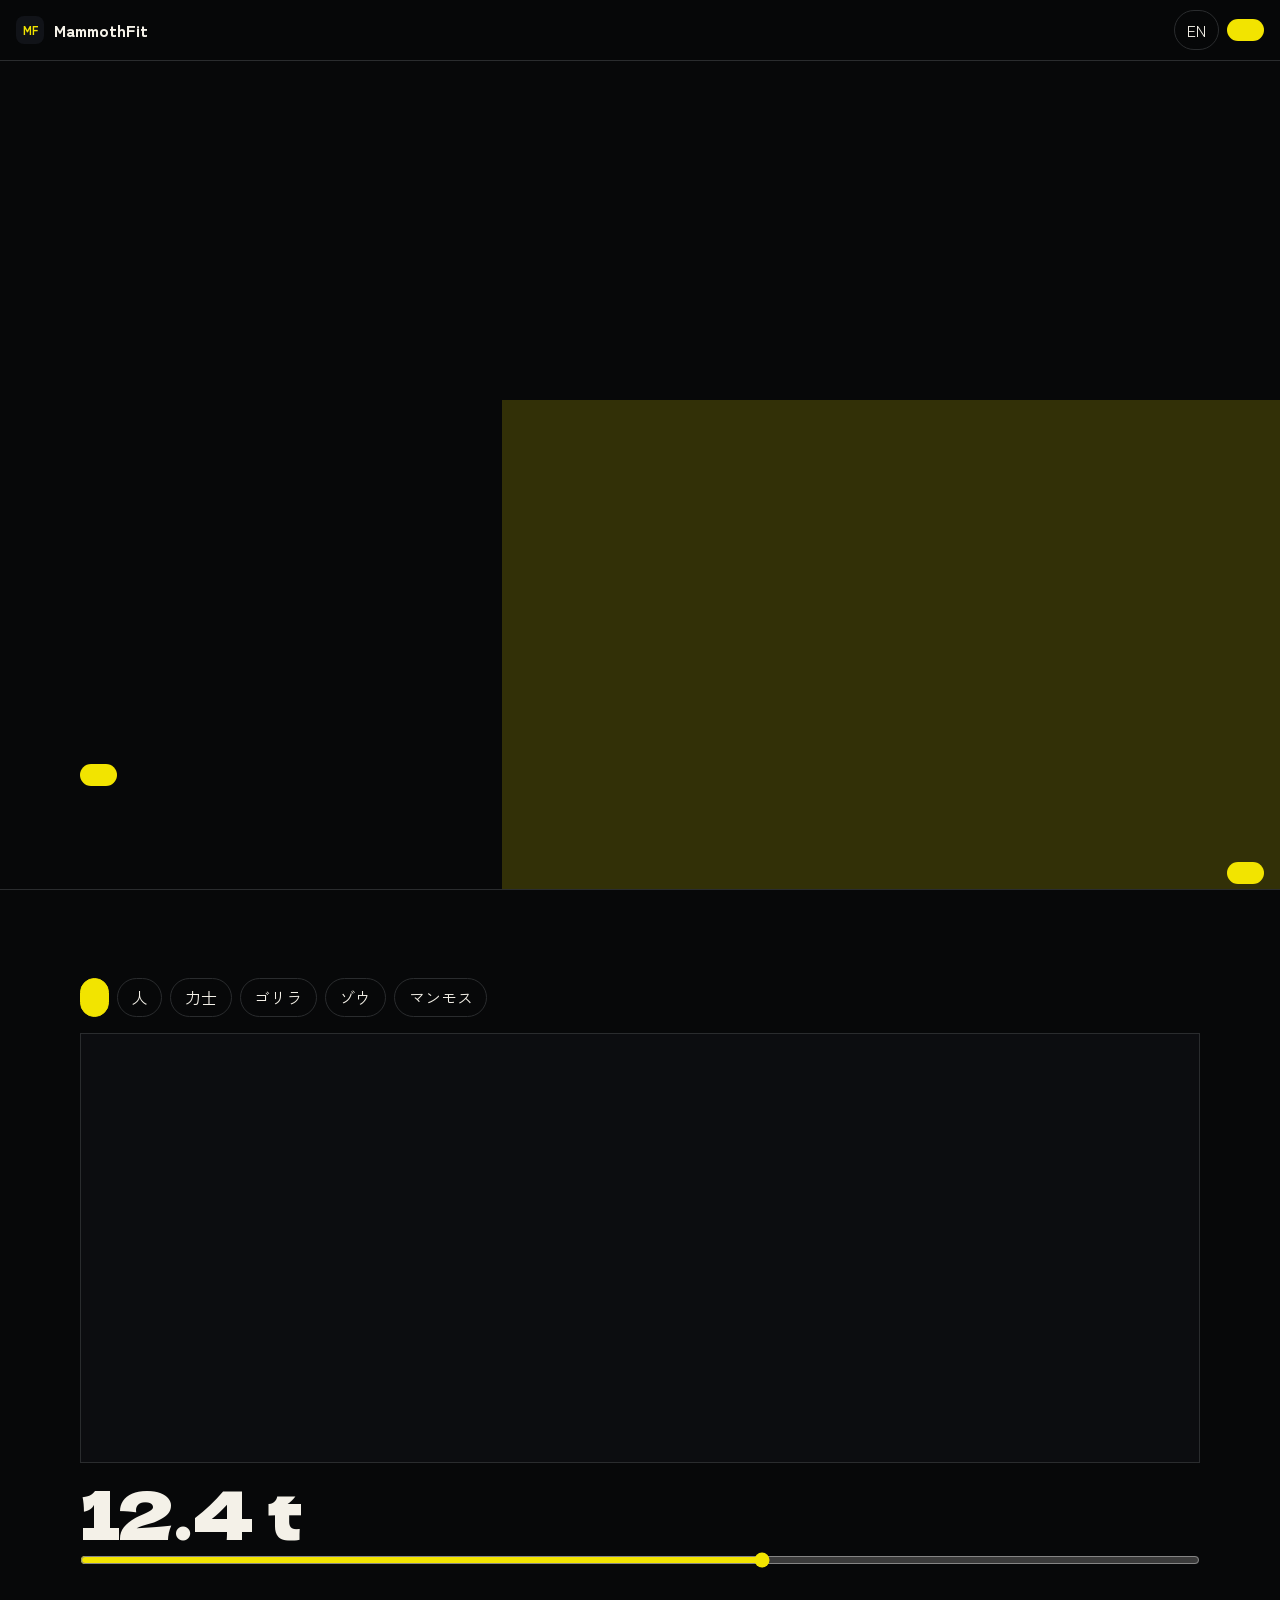
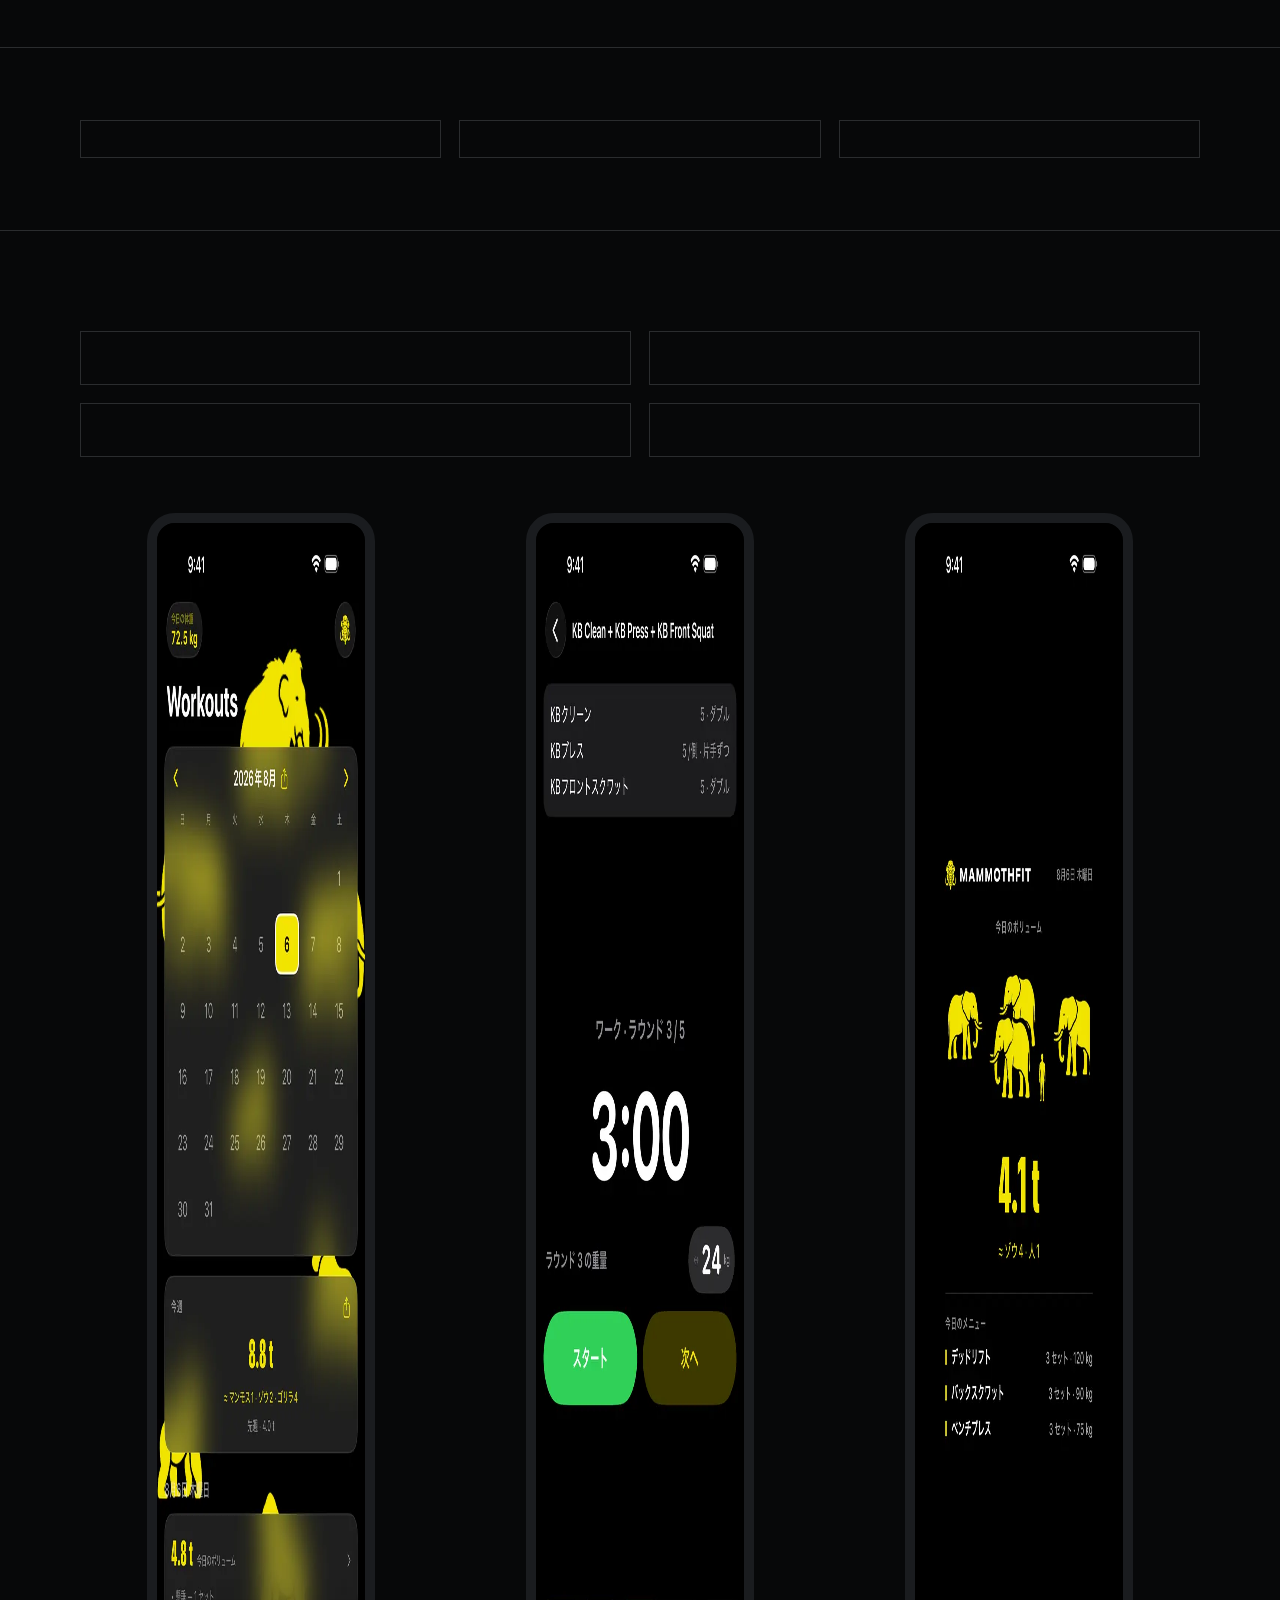
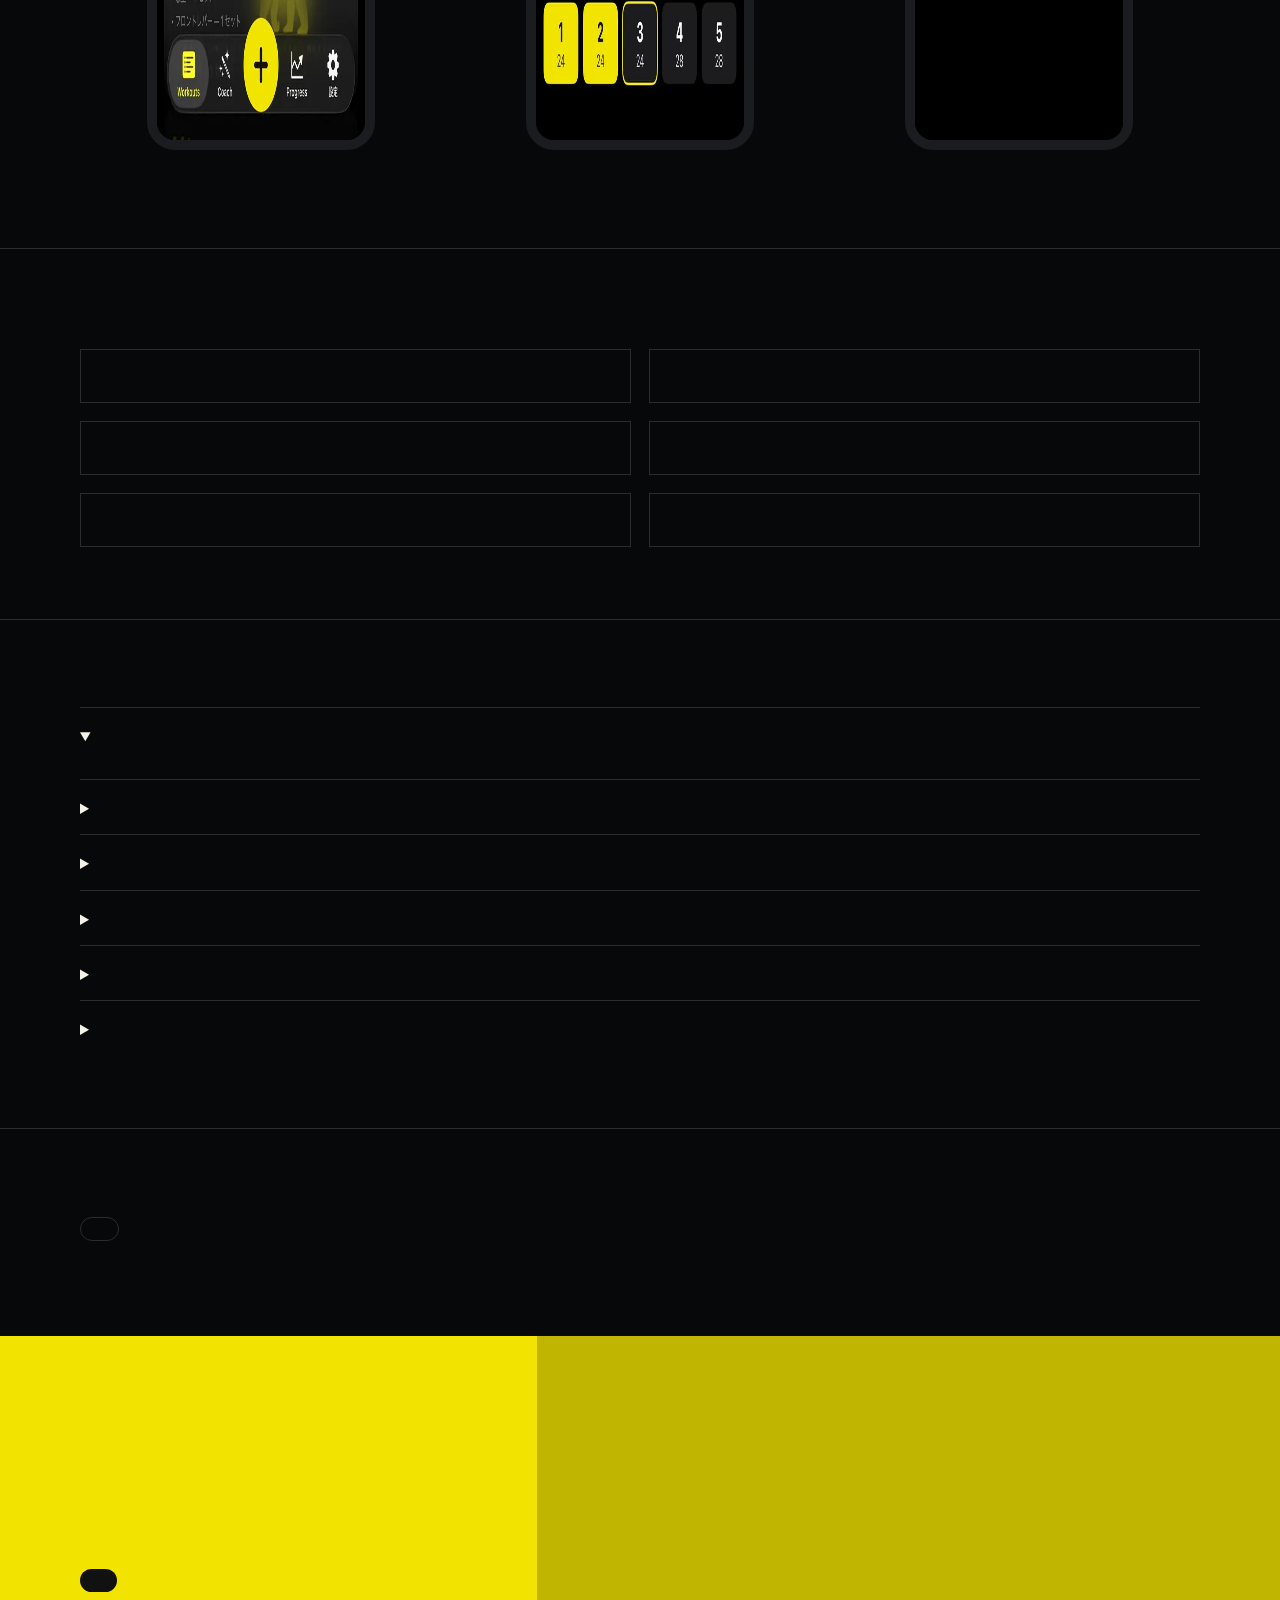
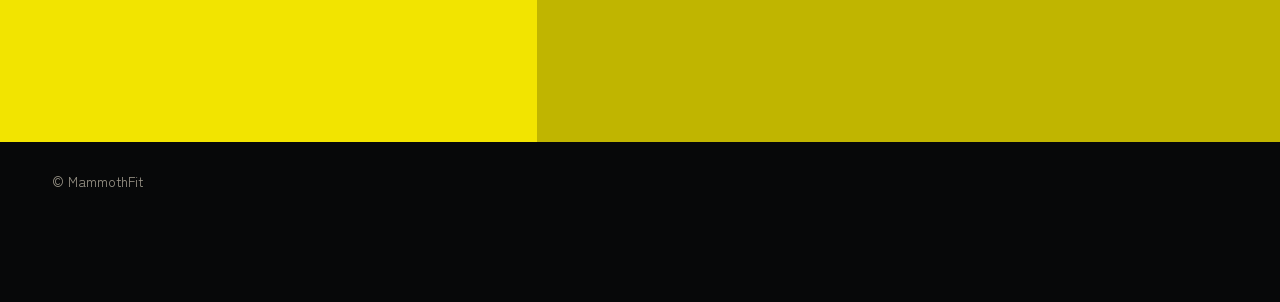
==== go/index.html @ 2813f54a "Replace /go landing HTML and CSS" ====
<!DOCTYPE html>
<html lang="ja">
<head>
<meta charset="utf-8"/>
<meta name="viewport" content="width=device-width, initial-scale=1, viewport-fit=cover"/>
<title>MammothFit — 1キロが、群れになる</title>
<meta name="description" content="MammothFit: 挙げた重さの合計が動物の群れになる筋トレ記録アプリ。広告なし、アカウント不要。App Storeで入手。"/>
<meta name="theme-color" content="#070809"/>
<meta name="apple-itunes-app" content="app-id=6787899611"/>
<link rel="canonical" href="https://yugo331kendo-cyber.github.io/mammothfit-support/go/"/>
<meta property="og:title" content="MammothFit — 1キロが、群れになる"/>
<meta property="og:description" content="挙げた重さの合計が、そのまま群れになる筋トレ記録アプリ。"/>
<meta property="og:image" content="https://yugo331kendo-cyber.github.io/mammothfit-support/go/shots/ja_06_sharecard.webp"/>
<link rel="icon" type="image/svg+xml" href="favicon.svg"/>
<link rel="preconnect" href="https://fonts.googleapis.com"/>
<link rel="preconnect" href="https://fonts.gstatic.com" crossorigin/>
<link href="https://fonts.googleapis.com/css2?family=Dela+Gothic+One&family=Zen+Kaku+Gothic+New:wght@400;700;900&display=swap" rel="stylesheet"/>
<link rel="stylesheet" href="go.css"/>
<link rel="stylesheet" href="m-person.css"/>
<link rel="stylesheet" href="m-sumo.css"/>
<link rel="stylesheet" href="m-gorilla.css"/>
<link rel="stylesheet" href="m-elephant.css"/>
<link rel="stylesheet" href="m-mammoth.css"/>
</head>
<body>
<header>
<a class="brand" href="#top"><span class="mark">MF</span> MammothFit</a>
<nav>
<a href="#herd" data-t="navHerd"></a>
<a href="#how" data-t="navHow"></a>
<a href="#why" data-t="navWhy"></a>
<a href="#qa" data-t="navQa"></a>
</nav>
<div style="display:flex;gap:8px;align-items:center">
<button class="lang" id="langBtn" type="button">EN</button>
<a class="btn store" data-t="get"></a>
</div>
</header>
<section class="hero" id="top">
<div class="hero-mark" aria-hidden="true"></div>
<div class="wrap">
<div class="kicker" data-t="kicker"></div>
<h1><span data-t="h1a"></span><br><span data-t="h1b"></span></h1>
<p class="lead" data-t="lead"></p>
<p><a class="btn store" data-t="get"></a></p>
<p class="meta" data-t="meta"></p>
</div>
</section>
<section class="section" id="herd">
<div class="wrap">
<div class="kicker" data-t="navHerd"></div>
<h2 data-t="h1b"></h2>
<div class="chips">
<button class="chip on" data-mode="mix" data-t="mix"></button>
<button class="chip" data-mode="person">人</button>
<button class="chip" data-mode="sumo">力士</button>
<button class="chip" data-mode="gorilla">ゴリラ</button>
<button class="chip" data-mode="elephant">ゾウ</button>
<button class="chip" data-mode="mammoth">マンモス</button>
</div>
<p class="dim" id="packHint" hidden data-t="packHint"></p>
<div class="herd-stage" id="stage"></div>
<div class="row" style="margin-top:14px">
<div class="vol" id="volNum">12.4 t</div>
<div class="dim" id="volSub"></div>
</div>
<input id="vol" type="range" min="500" max="20000" step="100" value="12400"/>
</div>
</section>
<section class="section"><div class="wrap grid g3"><div class="card" data-t="proof1"></div><div class="card" data-t="proof2"></div><div class="card" data-t="proof3"></div></div></section>
<section class="section" id="how">
<div class="wrap">
<div class="kicker" data-t="howK"></div>
<h2 data-t="howT"></h2>
<p class="lead dim" data-t="howL"></p>
<div class="grid g2" style="margin-top:28px">
<div class="card"><strong data-t="how1t"></strong><p data-t="how1"></p></div>
<div class="card"><strong data-t="how2t"></strong><p data-t="how2"></p></div>
<div class="card"><strong data-t="how3t"></strong><p data-t="how3"></p></div>
<div class="card"><strong data-t="how4t"></strong><p data-t="how4"></p></div>
</div>
<div class="grid g3" style="margin-top:40px">
<figure><div class="phone"><img src="shots/ja_01_home.webp" alt="" width="560" height="1217" id="s1"/></div><figcaption data-t="ph1"></figcaption></figure>
<figure><div class="phone"><img src="shots/ja_04_circuit.webp" alt="" width="560" height="1217" id="s2"/></div><figcaption data-t="ph2"></figcaption></figure>
<figure><div class="phone"><img src="shots/ja_06_sharecard.webp" alt="" width="560" height="1217" id="s3"/></div><figcaption data-t="ph3"></figcaption></figure>
</div></div></section>
<section class="section" id="why">
<div class="wrap">
<div class="kicker" data-t="whyK"></div>
<h2 data-t="whyT"></h2>
<p class="lead dim" data-t="whyL"></p>
<div class="grid g2" style="margin-top:28px">
<div class="card"><strong data-t="w1t"></strong><p data-t="w1"></p></div>
<div class="card"><strong data-t="w2t"></strong><p data-t="w2"></p></div>
<div class="card"><strong data-t="w3t"></strong><p data-t="w3"></p></div>
<div class="card"><strong data-t="w4t"></strong><p data-t="w4"></p></div>
<div class="card"><strong data-t="w5t"></strong><p data-t="w5"></p></div>
<div class="card"><strong data-t="w6t"></strong><p data-t="w6"></p></div>
</div></div></section>
<section class="section" id="qa">
<div class="wrap">
<div class="kicker" data-t="qaK"></div>
<h2 data-t="qaT"></h2>
<details open><summary data-t="q1"></summary><p data-t="a1"></p></details>
<details><summary data-t="q2"></summary><p data-t="a2"></p></details>
<details><summary data-t="q3"></summary><p data-t="a3"></p></details>
<details><summary data-t="q4"></summary><p data-t="a4"></p></details>
<details><summary data-t="q5"></summary><p data-t="a5"></p></details>
<details><summary data-t="q6"></summary><p data-t="a6"></p></details>
</div></section>
<section class="section" id="maker">
<div class="wrap">
<div class="kicker" data-t="makerK"></div>
<h2 data-t="makerT"></h2>
<p class="lead" data-t="makerL"></p>
<p><a class="btn ghost" href="https://www.instagram.com/yugo.mammothfit/" data-t="igC"></a></p>
</div></section>
<section class="endline-band">
<div class="end-mark" aria-hidden="true"></div>
<div class="wrap">
<p class="endline"><span data-t="endA"></span><br><span data-t="endB"></span></p>
<p style="margin-top:28px;position:relative;z-index:1"><a class="btn store" style="background:#111;color:#F2E400" data-t="get"></a></p>
</div></section>
<footer>
<a href="https://yugo331kendo-cyber.github.io/mammothfit-support/" data-t="support"></a>
<a href="https://yugo331kendo-cyber.github.io/mammothfit-support/privacy/" data-t="privacy"></a>
<span>© MammothFit</span>
</footer>
<a class="btn sticky store" data-t="get"></a>
<div class="iab" id="iab">
<div class="iab-box">
<h3 data-t="rescueT"></h3>
<ol><li data-t="rescue1"></li><li data-t="rescue2"></li><li data-t="rescue3"></li></ol>
<p><button class="btn" id="copyLink" type="button" data-t="rescueCopy"></button></p>
<p><button class="btn ghost" id="iabClose" type="button">OK</button></p>
</div></div>
<script src="go.js"></script>
</body></html>
---- go/go.css ----
:root{--void:#070809;--fg:#f4f1e8;--dim:#9a9588;--line:#2a2c2e;--lemon:#F2E400;--ink:#111318;--font:"Zen Kaku Gothic New",system-ui,sans-serif;--display:"Dela Gothic One","Zen Kaku Gothic New",sans-serif}*{box-sizing:border-box}html,body{margin:0;background:var(--void);color:var(--fg);font-family:var(--font);line-height:1.65}html{scroll-behavior:smooth}img{max-width:100%;display:block}a{color:inherit}button,input{font:inherit}.wrap{width:min(1120px,calc(100% - 40px));margin-inline:auto}.kicker{font-size:.72rem;letter-spacing:.28em;text-transform:uppercase;color:var(--lemon);font-weight:700}h1,h2,.endline{font-family:var(--display);font-weight:400;letter-spacing:-.03em;line-height:1.15;word-break:keep-all;line-break:strict}h1{font-size:clamp(2.4rem,8vw,5.8rem);margin:.15em 0 .25em}h2{font-size:clamp(1.55rem,4.4vw,2.8rem);margin:.15em 0 .35em}.lead,.body,figcaption,summary,p,li{word-break:keep-all;line-break:strict}.dim{color:var(--dim)}header{position:sticky;top:0;z-index:40;display:flex;align-items:center;justify-content:space-between;gap:12px;padding:10px 16px;background:rgba(7,8,9,.9);backdrop-filter:blur(12px);border-bottom:1px solid var(--line)}.brand{display:flex;align-items:center;gap:10px;font-weight:800;text-decoration:none}.mark{width:28px;height:28px;border-radius:8px;background:var(--ink);color:var(--lemon);display:grid;place-items:center;font-size:11px}nav{display:none;gap:16px;font-size:.82rem;color:var(--dim)}@media(min-width:800px){nav{display:flex}}nav a{text-decoration:none}.btn{display:inline-flex;align-items:center;justify-content:center;background:var(--lemon);color:#111;font-weight:800;padding:.7rem 1.15rem;border-radius:999px;text-decoration:none;border:0;cursor:pointer}.btn.ghost{background:transparent;color:var(--fg);border:1px solid var(--line)}.lang{background:transparent;color:var(--fg);border:1px solid var(--line);border-radius:999px;padding:.35rem .75rem;cursor:pointer}.hero{position:relative;min-height:92vh;display:grid;align-items:end;overflow:hidden;padding:96px 0 80px}.hero-mark{position:absolute;right:-8%;bottom:-18%;width:min(92vw,880px);aspect-ratio:1.38;background:var(--lemon);opacity:.18;pointer-events:none;-webkit-mask-size:contain;mask-size:contain;-webkit-mask-repeat:no-repeat;mask-repeat:no-repeat;animation:drift 18s ease-in-out infinite alternate}@keyframes drift{from{transform:scale(1.05)}to{transform:scale(1.14) translate(-3%,2%)}}.meta{margin-top:1rem;color:var(--dim)}.sticky{position:fixed;right:16px;bottom:16px;z-index:50}.section{border-top:1px solid var(--line);padding:72px 0}.herd-stage{position:relative;height:min(58vw,430px);min-height:250px;background:#0c0d10;border:1px solid var(--line);overflow:hidden}.beast{position:absolute;background:var(--lemon);-webkit-mask-size:contain;mask-size:contain;-webkit-mask-repeat:no-repeat;mask-repeat:no-repeat;-webkit-mask-position:bottom;mask-position:bottom}.flip{transform:scaleX(-1)}.chips{display:flex;flex-wrap:wrap;gap:8px;margin:16px 0}.chip{background:transparent;color:var(--fg);border:1px solid var(--line);border-radius:999px;padding:.35rem .85rem;cursor:pointer}.chip.on{background:var(--lemon);color:#111;border-color:var(--lemon);font-weight:800}.row{display:flex;justify-content:space-between;align-items:baseline;gap:12px;flex-wrap:wrap}.vol{font-family:var(--display);font-size:clamp(2rem,6vw,4.2rem);line-height:1}input[type=range]{width:100%;accent-color:var(--lemon);margin:8px 0 4px}.grid{display:grid;gap:18px}@media(min-width:800px){.g2{grid-template-columns:1fr 1fr}.g3{grid-template-columns:repeat(3,1fr)}}.phone{width:228px;margin:0 auto;background:#111;border:10px solid #1a1c1f;border-radius:28px;overflow:hidden}figcaption{text-align:center;color:var(--dim);font-size:.78rem;margin-top:10px;font-weight:700}.card{border:1px solid var(--line);padding:18px}details{border-top:1px solid var(--line);padding:14px 0}summary{cursor:pointer;font-weight:800}.endline-band{background:var(--lemon);color:#111;padding:88px 20px 128px;position:relative;overflow:hidden}.endline{font-size:clamp(2rem,8vw,6.4rem);margin:0;position:relative;z-index:1;background-image:repeating-linear-gradient(180deg,#111 0 .46em,transparent .46em .52em,#111 .52em 1.08em);-webkit-background-clip:text;background-clip:text;-webkit-text-fill-color:transparent;filter:drop-shadow(0 0 16px rgba(17,19,24,.2))}.end-mark{position:absolute;right:-6%;bottom:-30%;width:min(90vw,820px);aspect-ratio:1.38;background:#111;opacity:.22;-webkit-mask-size:contain;mask-size:contain;mix-blend-mode:multiply;pointer-events:none}.iab{position:fixed;inset:0;background:rgba(0,0,0,.74);display:none;place-items:center;z-index:80;padding:20px}.iab.on{display:grid}.iab-box{background:#111;border:1px solid var(--line);padding:22px;max-width:420px;width:100%}footer{padding:28px 20px 110px;color:var(--dim);font-size:.85rem;display:flex;gap:16px;flex-wrap:wrap}
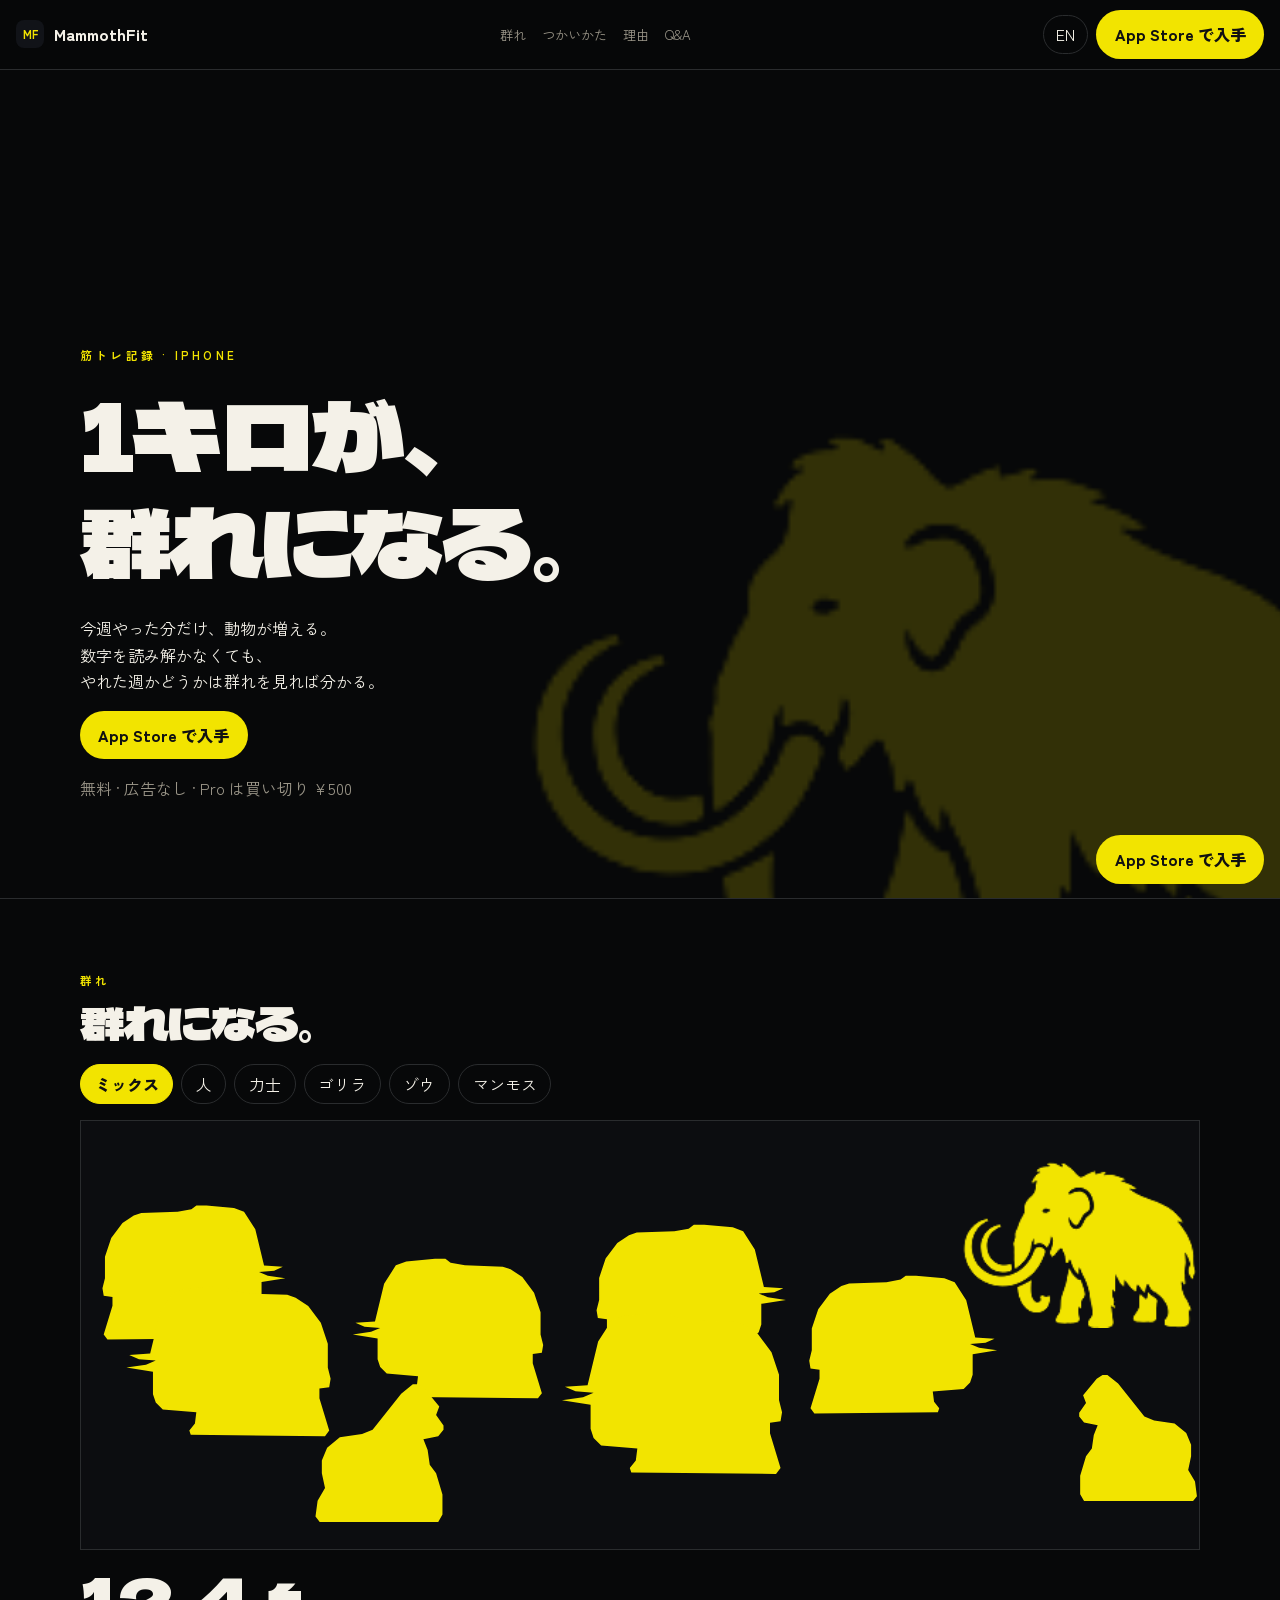
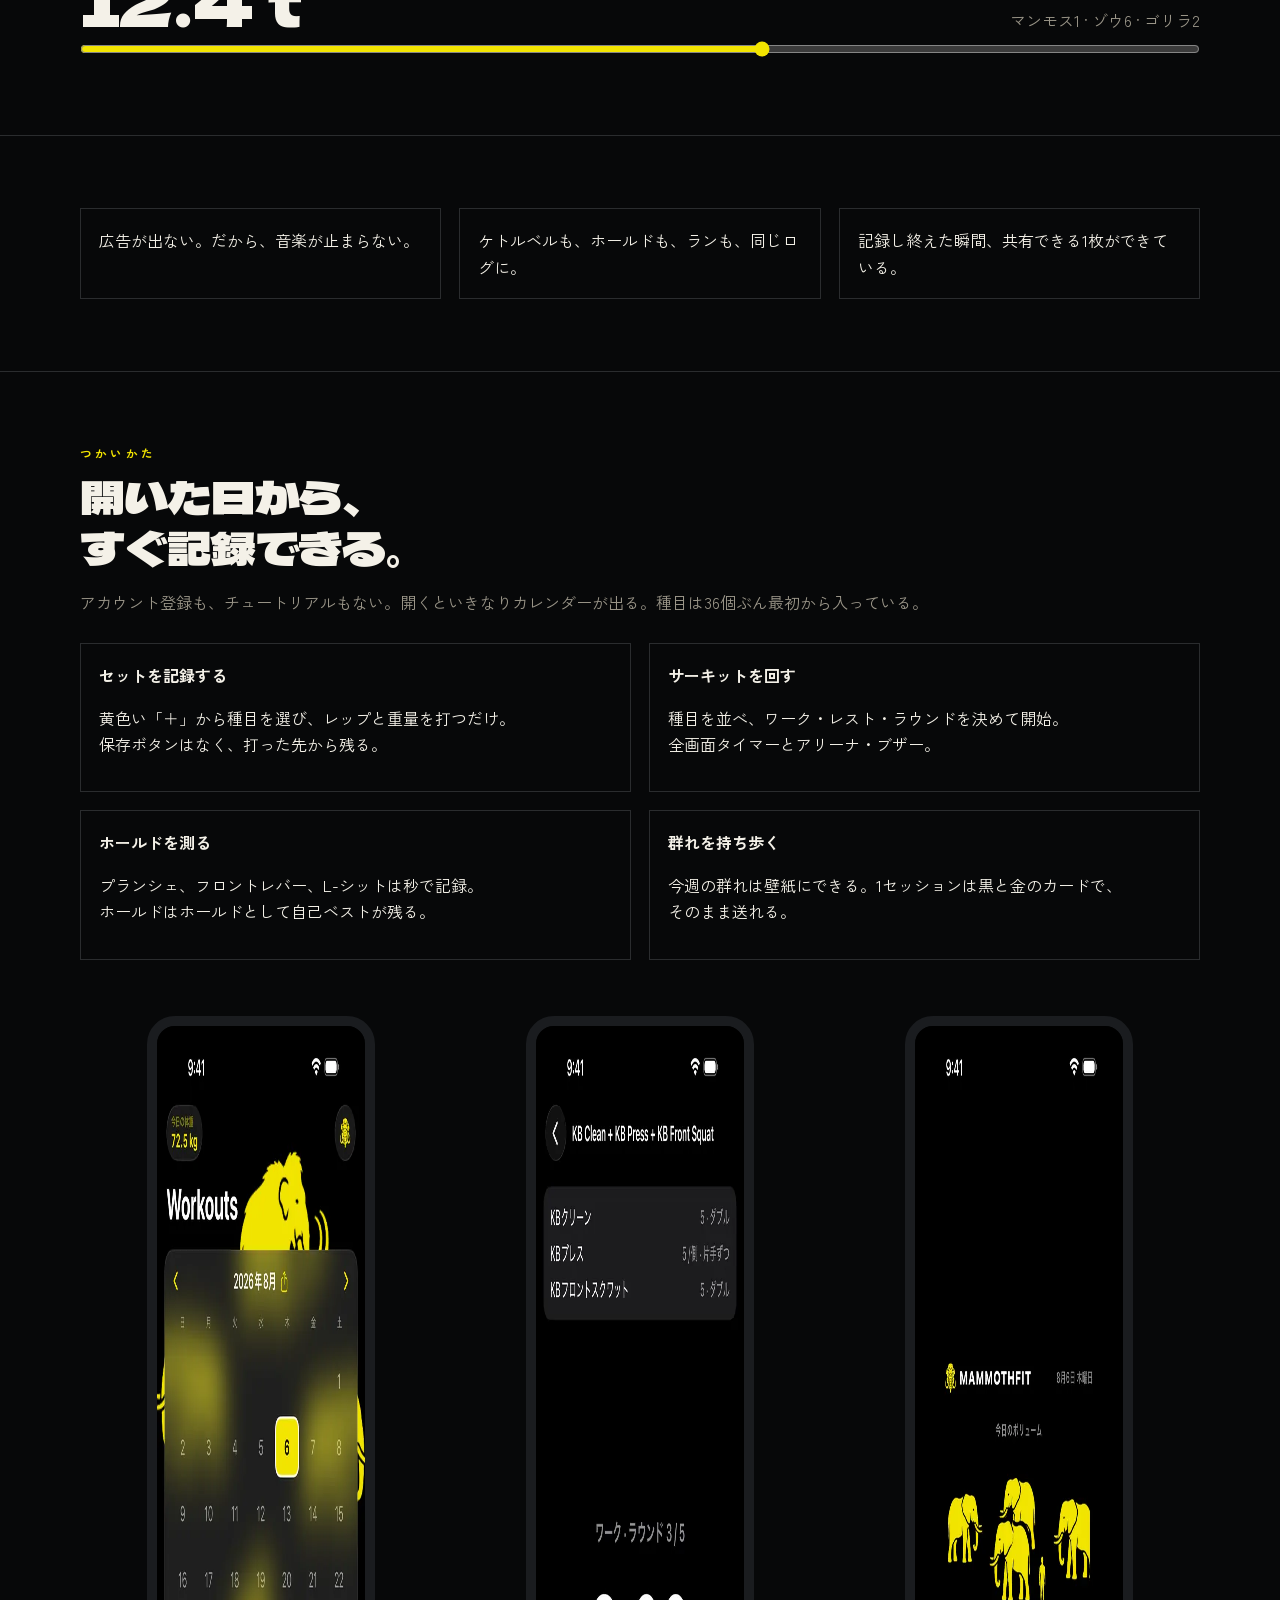
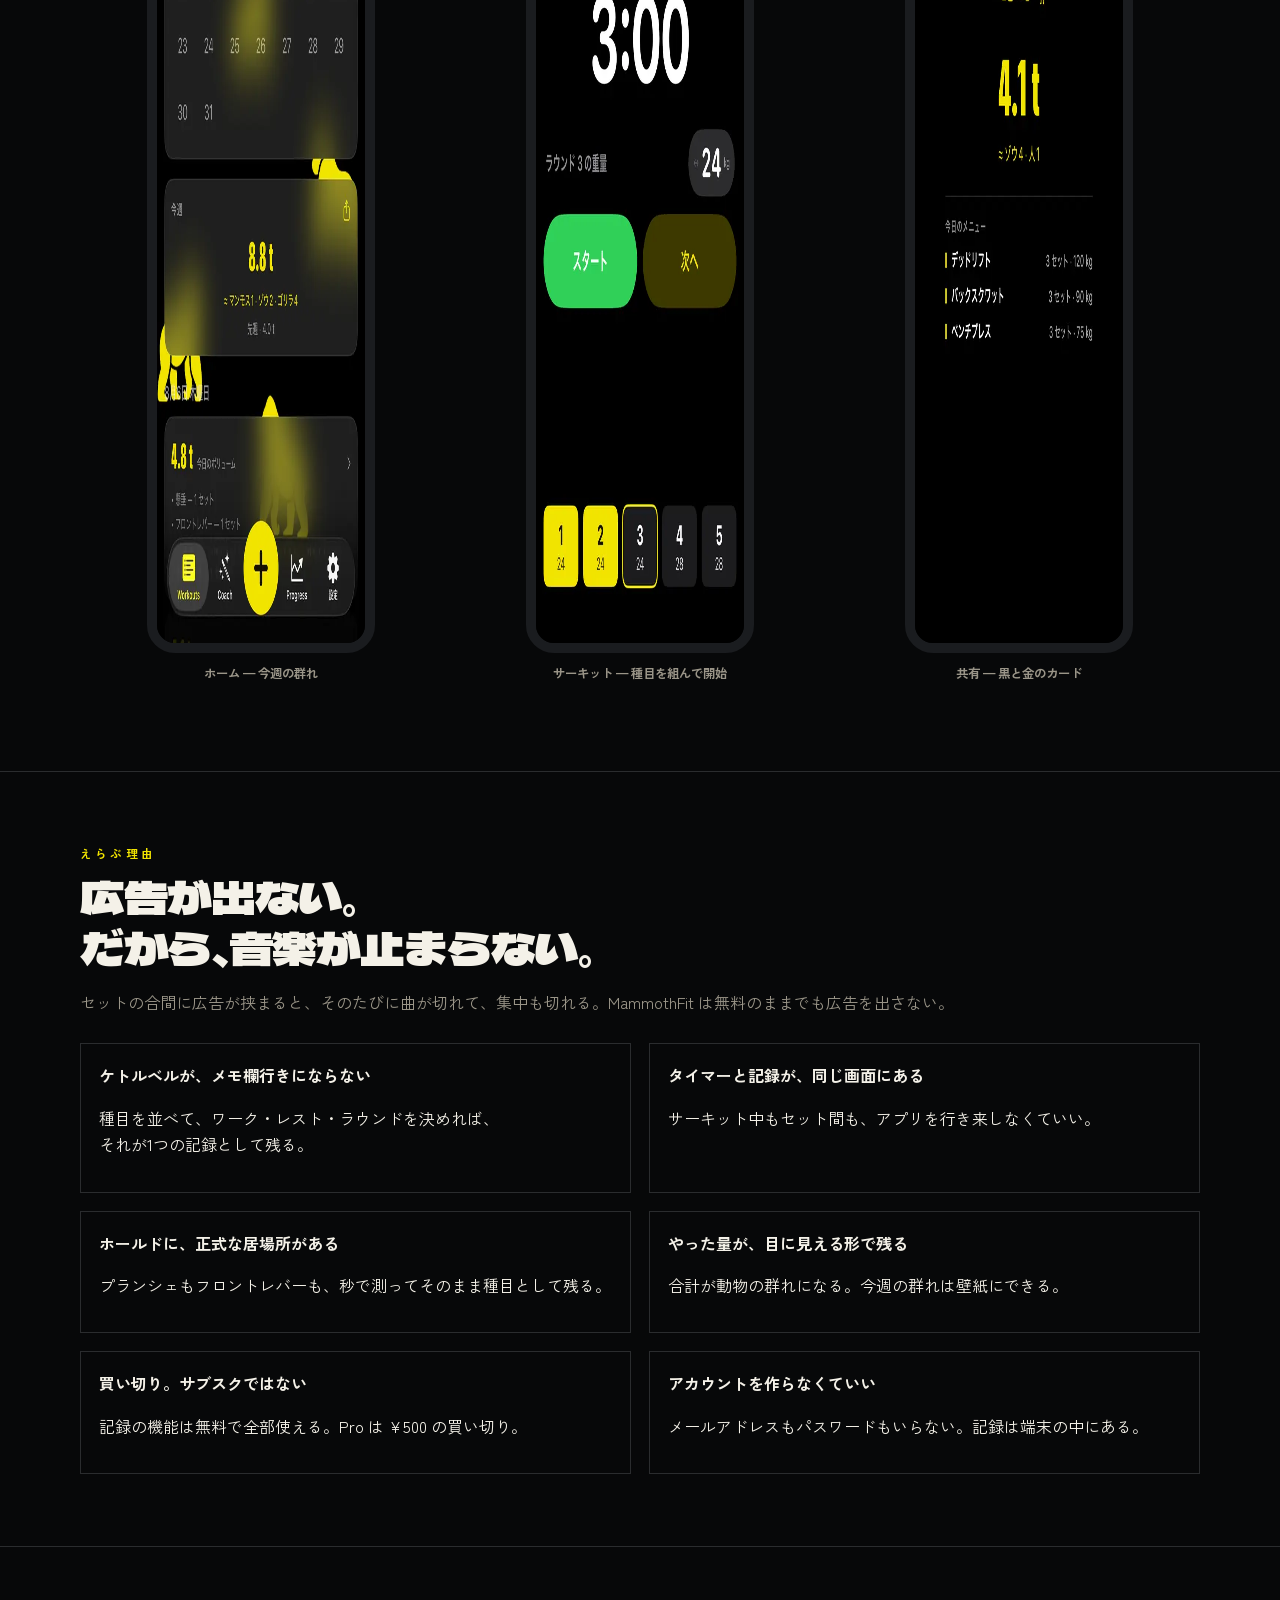
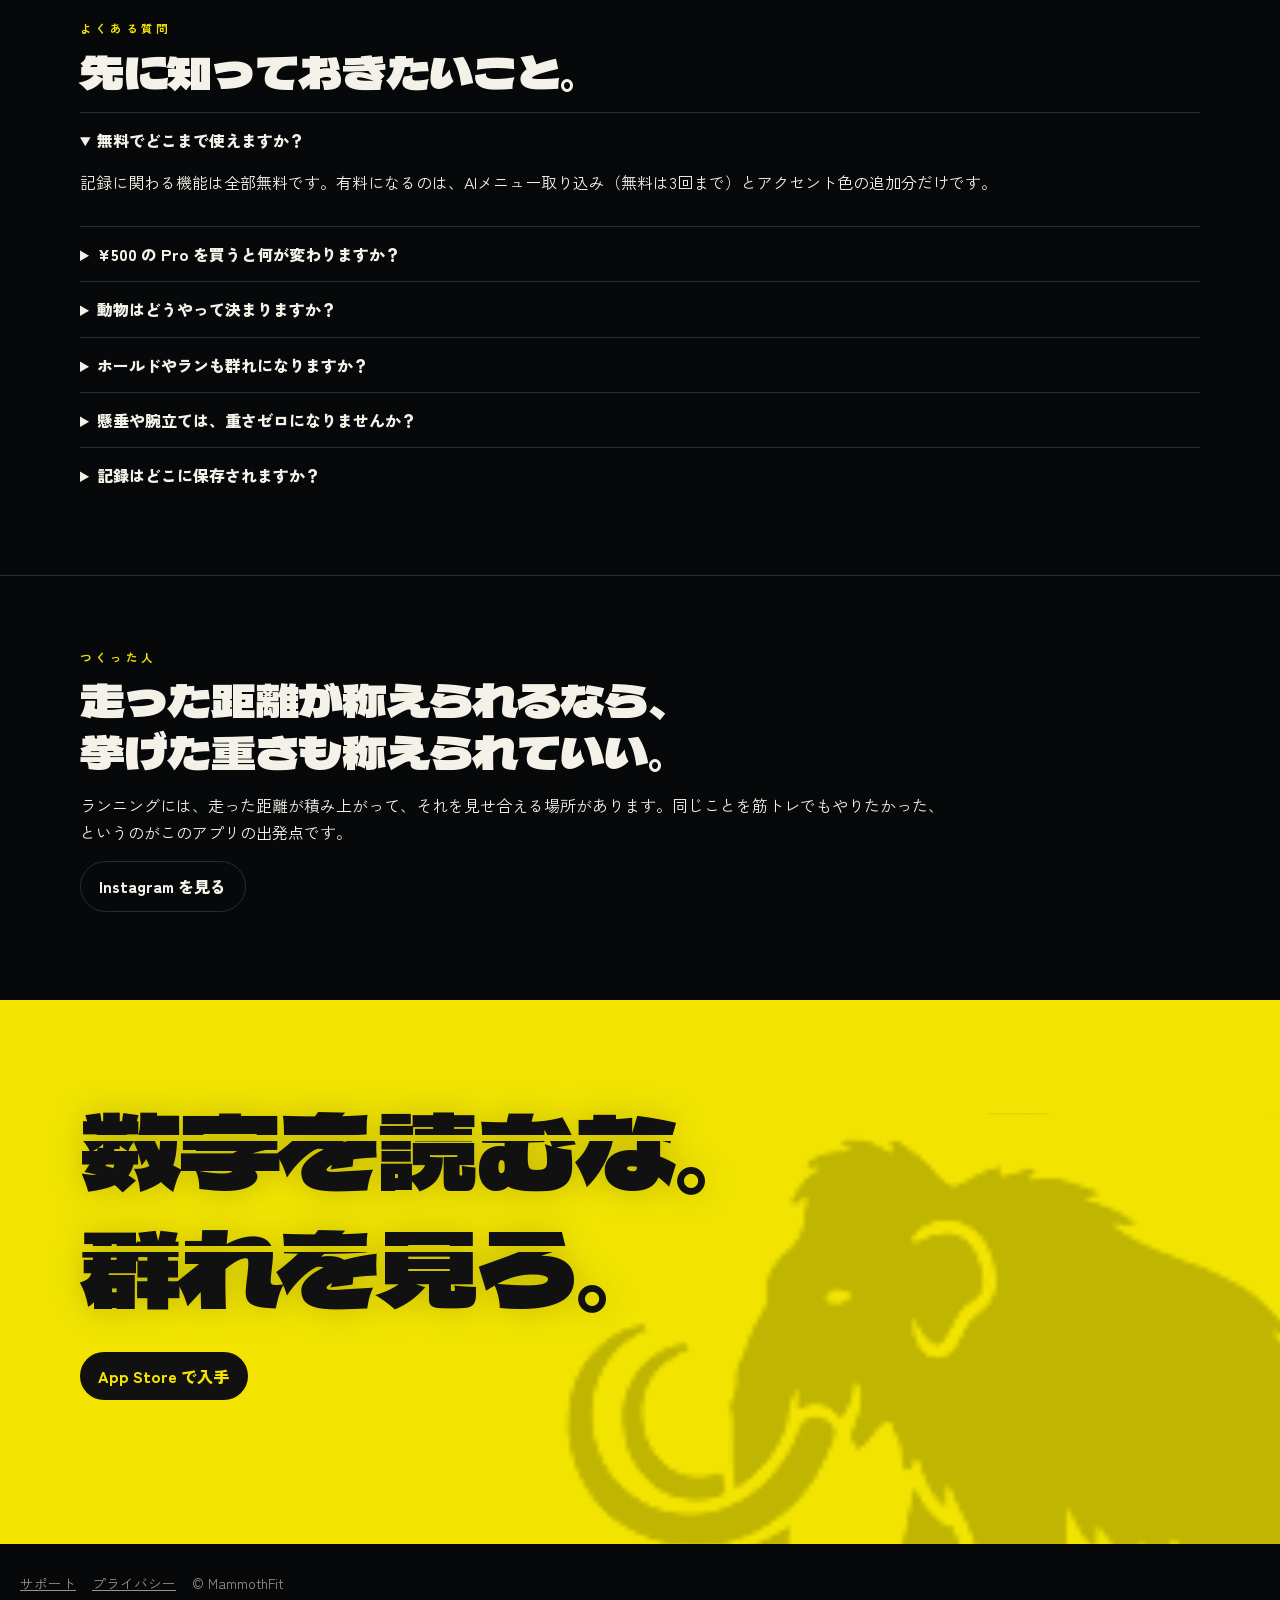
==== commit 5a05c036: "Hero/endline use mammoth silhouette mask" ====
--- a/go/index.html
+++ b/go/index.html
@@ -1,138 +1,177 @@
 <!DOCTYPE html>
 <html lang="ja">
 <head>
-<meta charset="utf-8"/>
-<meta name="viewport" content="width=device-width, initial-scale=1, viewport-fit=cover"/>
-<title>MammothFit — 1キロが、群れになる</title>
-<meta name="description" content="MammothFit: 挙げた重さの合計が動物の群れになる筋トレ記録アプリ。広告なし、アカウント不要。App Storeで入手。"/>
-<meta name="theme-color" content="#070809"/>
-<meta name="apple-itunes-app" content="app-id=6787899611"/>
-<link rel="canonical" href="https://yugo331kendo-cyber.github.io/mammothfit-support/go/"/>
-<meta property="og:title" content="MammothFit — 1キロが、群れになる"/>
-<meta property="og:description" content="挙げた重さの合計が、そのまま群れになる筋トレ記録アプリ。"/>
-<meta property="og:image" content="https://yugo331kendo-cyber.github.io/mammothfit-support/go/shots/ja_06_sharecard.webp"/>
-<link rel="icon" type="image/svg+xml" href="favicon.svg"/>
-<link rel="preconnect" href="https://fonts.googleapis.com"/>
-<link rel="preconnect" href="https://fonts.gstatic.com" crossorigin/>
-<link href="https://fonts.googleapis.com/css2?family=Dela+Gothic+One&family=Zen+Kaku+Gothic+New:wght@400;700;900&display=swap" rel="stylesheet"/>
-<link rel="stylesheet" href="go.css"/>
-<link rel="stylesheet" href="m-person.css"/>
-<link rel="stylesheet" href="m-sumo.css"/>
-<link rel="stylesheet" href="m-gorilla.css"/>
-<link rel="stylesheet" href="m-elephant.css"/>
-<link rel="stylesheet" href="m-mammoth.css"/>
+  <meta charset="utf-8" />
+  <meta name="viewport" content="width=device-width, initial-scale=1, viewport-fit=cover" />
+  <title>MammothFit — 1キロが、群れになる</title>
+  <meta name="description" content="MammothFit: 挙げた重さの合計が動物の群れになる筋トレ記録アプリ。広告なし、アカウント不要。App Storeで入手。" />
+  <meta name="theme-color" content="#070809" />
+  <meta name="apple-itunes-app" content="app-id=6787899611" />
+  <link rel="canonical" href="https://yugo331kendo-cyber.github.io/mammothfit-support/go/" />
+  <meta property="og:title" content="MammothFit — 1キロが、群れになる" />
+  <meta property="og:description" content="挙げた重さの合計が、そのまま群れになる筋トレ記録アプリ。" />
+  <meta property="og:url" content="https://yugo331kendo-cyber.github.io/mammothfit-support/go/" />
+  <meta property="og:image" content="https://yugo331kendo-cyber.github.io/mammothfit-support/go/shots/ja_06_sharecard.webp" />
+  <link rel="icon" type="image/svg+xml" href="favicon.svg" />
+  <link rel="preconnect" href="https://fonts.googleapis.com" />
+  <link rel="preconnect" href="https://fonts.gstatic.com" crossorigin />
+  <link href="https://fonts.googleapis.com/css2?family=Dela+Gothic+One&family=Zen+Kaku+Gothic+New:wght@400;700;900&display=swap" rel="stylesheet" />
+  <link rel="stylesheet" href="go.css" />
+  <link rel="stylesheet" href="m-person.css" />
+  <link rel="stylesheet" href="m-sumo.css" />
+  <link rel="stylesheet" href="m-gorilla.css" />
+  <link rel="stylesheet" href="m-elephant.css" />
+  <link rel="stylesheet" href="m-mammoth.css" />
 </head>
 <body>
-<header>
-<a class="brand" href="#top"><span class="mark">MF</span> MammothFit</a>
-<nav>
-<a href="#herd" data-t="navHerd"></a>
-<a href="#how" data-t="navHow"></a>
-<a href="#why" data-t="navWhy"></a>
-<a href="#qa" data-t="navQa"></a>
-</nav>
-<div style="display:flex;gap:8px;align-items:center">
-<button class="lang" id="langBtn" type="button">EN</button>
-<a class="btn store" data-t="get"></a>
-</div>
-</header>
-<section class="hero" id="top">
-<div class="hero-mark" aria-hidden="true"></div>
-<div class="wrap">
-<div class="kicker" data-t="kicker"></div>
-<h1><span data-t="h1a"></span><br><span data-t="h1b"></span></h1>
-<p class="lead" data-t="lead"></p>
-<p><a class="btn store" data-t="get"></a></p>
-<p class="meta" data-t="meta"></p>
-</div>
-</section>
-<section class="section" id="herd">
-<div class="wrap">
-<div class="kicker" data-t="navHerd"></div>
-<h2 data-t="h1b"></h2>
-<div class="chips">
-<button class="chip on" data-mode="mix" data-t="mix"></button>
-<button class="chip" data-mode="person">人</button>
-<button class="chip" data-mode="sumo">力士</button>
-<button class="chip" data-mode="gorilla">ゴリラ</button>
-<button class="chip" data-mode="elephant">ゾウ</button>
-<button class="chip" data-mode="mammoth">マンモス</button>
-</div>
-<p class="dim" id="packHint" hidden data-t="packHint"></p>
-<div class="herd-stage" id="stage"></div>
-<div class="row" style="margin-top:14px">
-<div class="vol" id="volNum">12.4 t</div>
-<div class="dim" id="volSub"></div>
-</div>
-<input id="vol" type="range" min="500" max="20000" step="100" value="12400"/>
-</div>
-</section>
-<section class="section"><div class="wrap grid g3"><div class="card" data-t="proof1"></div><div class="card" data-t="proof2"></div><div class="card" data-t="proof3"></div></div></section>
-<section class="section" id="how">
-<div class="wrap">
-<div class="kicker" data-t="howK"></div>
-<h2 data-t="howT"></h2>
-<p class="lead dim" data-t="howL"></p>
-<div class="grid g2" style="margin-top:28px">
-<div class="card"><strong data-t="how1t"></strong><p data-t="how1"></p></div>
-<div class="card"><strong data-t="how2t"></strong><p data-t="how2"></p></div>
-<div class="card"><strong data-t="how3t"></strong><p data-t="how3"></p></div>
-<div class="card"><strong data-t="how4t"></strong><p data-t="how4"></p></div>
-</div>
-<div class="grid g3" style="margin-top:40px">
-<figure><div class="phone"><img src="shots/ja_01_home.webp" alt="" width="560" height="1217" id="s1"/></div><figcaption data-t="ph1"></figcaption></figure>
-<figure><div class="phone"><img src="shots/ja_04_circuit.webp" alt="" width="560" height="1217" id="s2"/></div><figcaption data-t="ph2"></figcaption></figure>
-<figure><div class="phone"><img src="shots/ja_06_sharecard.webp" alt="" width="560" height="1217" id="s3"/></div><figcaption data-t="ph3"></figcaption></figure>
-</div></div></section>
-<section class="section" id="why">
-<div class="wrap">
-<div class="kicker" data-t="whyK"></div>
-<h2 data-t="whyT"></h2>
-<p class="lead dim" data-t="whyL"></p>
-<div class="grid g2" style="margin-top:28px">
-<div class="card"><strong data-t="w1t"></strong><p data-t="w1"></p></div>
-<div class="card"><strong data-t="w2t"></strong><p data-t="w2"></p></div>
-<div class="card"><strong data-t="w3t"></strong><p data-t="w3"></p></div>
-<div class="card"><strong data-t="w4t"></strong><p data-t="w4"></p></div>
-<div class="card"><strong data-t="w5t"></strong><p data-t="w5"></p></div>
-<div class="card"><strong data-t="w6t"></strong><p data-t="w6"></p></div>
-</div></div></section>
-<section class="section" id="qa">
-<div class="wrap">
-<div class="kicker" data-t="qaK"></div>
-<h2 data-t="qaT"></h2>
-<details open><summary data-t="q1"></summary><p data-t="a1"></p></details>
-<details><summary data-t="q2"></summary><p data-t="a2"></p></details>
-<details><summary data-t="q3"></summary><p data-t="a3"></p></details>
-<details><summary data-t="q4"></summary><p data-t="a4"></p></details>
-<details><summary data-t="q5"></summary><p data-t="a5"></p></details>
-<details><summary data-t="q6"></summary><p data-t="a6"></p></details>
-</div></section>
-<section class="section" id="maker">
-<div class="wrap">
-<div class="kicker" data-t="makerK"></div>
-<h2 data-t="makerT"></h2>
-<p class="lead" data-t="makerL"></p>
-<p><a class="btn ghost" href="https://www.instagram.com/yugo.mammothfit/" data-t="igC"></a></p>
-</div></section>
-<section class="endline-band">
-<div class="end-mark" aria-hidden="true"></div>
-<div class="wrap">
-<p class="endline"><span data-t="endA"></span><br><span data-t="endB"></span></p>
-<p style="margin-top:28px;position:relative;z-index:1"><a class="btn store" style="background:#111;color:#F2E400" data-t="get"></a></p>
-</div></section>
-<footer>
-<a href="https://yugo331kendo-cyber.github.io/mammothfit-support/" data-t="support"></a>
-<a href="https://yugo331kendo-cyber.github.io/mammothfit-support/privacy/" data-t="privacy"></a>
-<span>© MammothFit</span>
-</footer>
-<a class="btn sticky store" data-t="get"></a>
-<div class="iab" id="iab">
-<div class="iab-box">
-<h3 data-t="rescueT"></h3>
-<ol><li data-t="rescue1"></li><li data-t="rescue2"></li><li data-t="rescue3"></li></ol>
-<p><button class="btn" id="copyLink" type="button" data-t="rescueCopy"></button></p>
-<p><button class="btn ghost" id="iabClose" type="button">OK</button></p>
-</div></div>
-<script src="go.js"></script>
-</body></html>+  <header>
+    <a class="brand" href="#top"><span class="mark">MF</span> MammothFit</a>
+    <nav>
+      <a href="#herd" data-t="navHerd"></a>
+      <a href="#how" data-t="navHow"></a>
+      <a href="#why" data-t="navWhy"></a>
+      <a href="#qa" data-t="navQa"></a>
+    </nav>
+    <div style="display:flex;gap:8px;align-items:center">
+      <button class="lang" id="langBtn" type="button">EN</button>
+      <a class="btn store" data-t="get"></a>
+    </div>
+  </header>
+
+  <section class="hero" id="top">
+    <div class="hero-mark b-mammoth" aria-hidden="true"></div>
+    <div class="wrap">
+      <div class="kicker" data-t="kicker"></div>
+      <h1><span data-t="h1a"></span><br><span data-t="h1b"></span></h1>
+      <p class="lead" data-t="lead"></p>
+      <p><a class="btn store" data-t="get"></a></p>
+      <p class="meta" data-t="meta"></p>
+    </div>
+  </section>
+
+  <section class="section" id="herd">
+    <div class="wrap">
+      <div class="kicker" data-t="navHerd"></div>
+      <h2 data-t="h1b"></h2>
+      <div class="chips">
+        <button class="chip on" data-mode="mix" data-t="mix"></button>
+        <button class="chip" data-mode="person">人</button>
+        <button class="chip" data-mode="sumo">力士</button>
+        <button class="chip" data-mode="gorilla">ゴリラ</button>
+        <button class="chip" data-mode="elephant">ゾウ</button>
+        <button class="chip" data-mode="mammoth">マンモス</button>
+      </div>
+      <p class="dim" id="packHint" hidden data-t="packHint"></p>
+      <div class="herd-stage" id="stage"></div>
+      <div class="row" style="margin-top:14px">
+        <div class="vol" id="volNum">12.4 t</div>
+        <div class="dim" id="volSub"></div>
+      </div>
+      <input id="vol" type="range" min="500" max="20000" step="100" value="12400" />
+    </div>
+  </section>
+
+  <section class="section">
+    <div class="wrap grid g3 proofs">
+      <div class="card" data-t="proof1"></div>
+      <div class="card" data-t="proof2"></div>
+      <div class="card" data-t="proof3"></div>
+    </div>
+  </section>
+
+  <section class="section" id="how">
+    <div class="wrap">
+      <div class="kicker" data-t="howK"></div>
+      <h2 data-t="howT"></h2>
+      <p class="lead dim" data-t="howL"></p>
+      <div class="grid g2" style="margin-top:28px">
+        <div class="card"><strong data-t="how1t"></strong><p data-t="how1"></p></div>
+        <div class="card"><strong data-t="how2t"></strong><p data-t="how2"></p></div>
+        <div class="card"><strong data-t="how3t"></strong><p data-t="how3"></p></div>
+        <div class="card"><strong data-t="how4t"></strong><p data-t="how4"></p></div>
+      </div>
+      <div class="grid g3" style="margin-top:40px">
+        <figure>
+          <div class="phone"><img src="shots/ja_01_home.webp" alt="" width="560" height="1217" id="s1" /></div>
+          <figcaption data-t="ph1"></figcaption>
+        </figure>
+        <figure>
+          <div class="phone"><img src="shots/ja_04_circuit.webp" alt="" width="560" height="1217" id="s2" /></div>
+          <figcaption data-t="ph2"></figcaption>
+        </figure>
+        <figure>
+          <div class="phone"><img src="shots/ja_06_sharecard.webp" alt="" width="560" height="1217" id="s3" /></div>
+          <figcaption data-t="ph3"></figcaption>
+        </figure>
+      </div>
+    </div>
+  </section>
+
+  <section class="section" id="why">
+    <div class="wrap">
+      <div class="kicker" data-t="whyK"></div>
+      <h2 data-t="whyT"></h2>
+      <p class="lead dim" data-t="whyL"></p>
+      <div class="grid g2" style="margin-top:28px">
+        <div class="card"><strong data-t="w1t"></strong><p data-t="w1"></p></div>
+        <div class="card"><strong data-t="w2t"></strong><p data-t="w2"></p></div>
+        <div class="card"><strong data-t="w3t"></strong><p data-t="w3"></p></div>
+        <div class="card"><strong data-t="w4t"></strong><p data-t="w4"></p></div>
+        <div class="card"><strong data-t="w5t"></strong><p data-t="w5"></p></div>
+        <div class="card"><strong data-t="w6t"></strong><p data-t="w6"></p></div>
+      </div>
+    </div>
+  </section>
+
+  <section class="section" id="qa">
+    <div class="wrap">
+      <div class="kicker" data-t="qaK"></div>
+      <h2 data-t="qaT"></h2>
+      <details open><summary data-t="q1"></summary><p data-t="a1"></p></details>
+      <details><summary data-t="q2"></summary><p data-t="a2"></p></details>
+      <details><summary data-t="q3"></summary><p data-t="a3"></p></details>
+      <details><summary data-t="q4"></summary><p data-t="a4"></p></details>
+      <details><summary data-t="q5"></summary><p data-t="a5"></p></details>
+      <details><summary data-t="q6"></summary><p data-t="a6"></p></details>
+    </div>
+  </section>
+
+  <section class="section" id="maker">
+    <div class="wrap">
+      <div class="kicker" data-t="makerK"></div>
+      <h2 data-t="makerT"></h2>
+      <p class="lead" data-t="makerL"></p>
+      <p><a class="btn ghost" href="https://www.instagram.com/yugo.mammothfit/" data-t="igC"></a></p>
+    </div>
+  </section>
+
+  <section class="endline-band">
+    <div class="end-mark b-mammoth" aria-hidden="true"></div>
+    <div class="wrap">
+      <p class="endline"><span data-t="endA"></span><br><span data-t="endB"></span></p>
+      <p style="margin-top:28px;position:relative;z-index:1"><a class="btn" style="background:#111;color:#F2E400" href="https://apps.apple.com/jp/app/mammothfit/id6787899611" data-t="get"></a></p>
+    </div>
+  </section>
+
+  <footer>
+    <a href="https://yugo331kendo-cyber.github.io/mammothfit-support/" data-t="support"></a>
+    <a href="https://yugo331kendo-cyber.github.io/mammothfit-support/privacy/" data-t="privacy"></a>
+    <span>© MammothFit</span>
+  </footer>
+  <a class="btn sticky store" data-t="get"></a>
+
+  <div class="iab" id="iab">
+    <div class="iab-box">
+      <h3 data-t="rescueT"></h3>
+      <ol>
+        <li data-t="rescue1"></li>
+        <li data-t="rescue2"></li>
+        <li data-t="rescue3"></li>
+      </ol>
+      <p><button class="btn" id="copyLink" type="button" data-t="rescueCopy"></button></p>
+      <p><button class="btn ghost" id="iabClose" type="button">OK</button></p>
+    </div>
+  </div>
+  <script src="go.js"></script>
+  </body>
+</html>
--- a/go/m-person.css
+++ b/go/m-person.css
@@ -0,0 +1 @@
+.b-person{--m:url("[data-uri]");-webkit-mask-image:var(--m);mask-image:var(--m)}
--- a/go/m-sumo.css
+++ b/go/m-sumo.css
@@ -0,0 +1 @@
+.b-sumo{--m:url("sumo.svg");-webkit-mask-image:var(--m);mask-image:var(--m)}
--- a/go/m-gorilla.css
+++ b/go/m-gorilla.css
@@ -0,0 +1 @@
+.b-gorilla{--m:url("gorilla.svg");-webkit-mask-image:var(--m);mask-image:var(--m)}
--- a/go/m-elephant.css
+++ b/go/m-elephant.css
@@ -0,0 +1 @@
+.b-elephant{--m:url("elephant.svg");-webkit-mask-image:var(--m);mask-image:var(--m)}
--- a/go/m-mammoth.css
+++ b/go/m-mammoth.css
@@ -0,0 +1 @@
+.b-mammoth,.hero-mark,.end-mark{--m:url("[data-uri]");-webkit-mask-image:var(--m);mask-image:var(--m)}
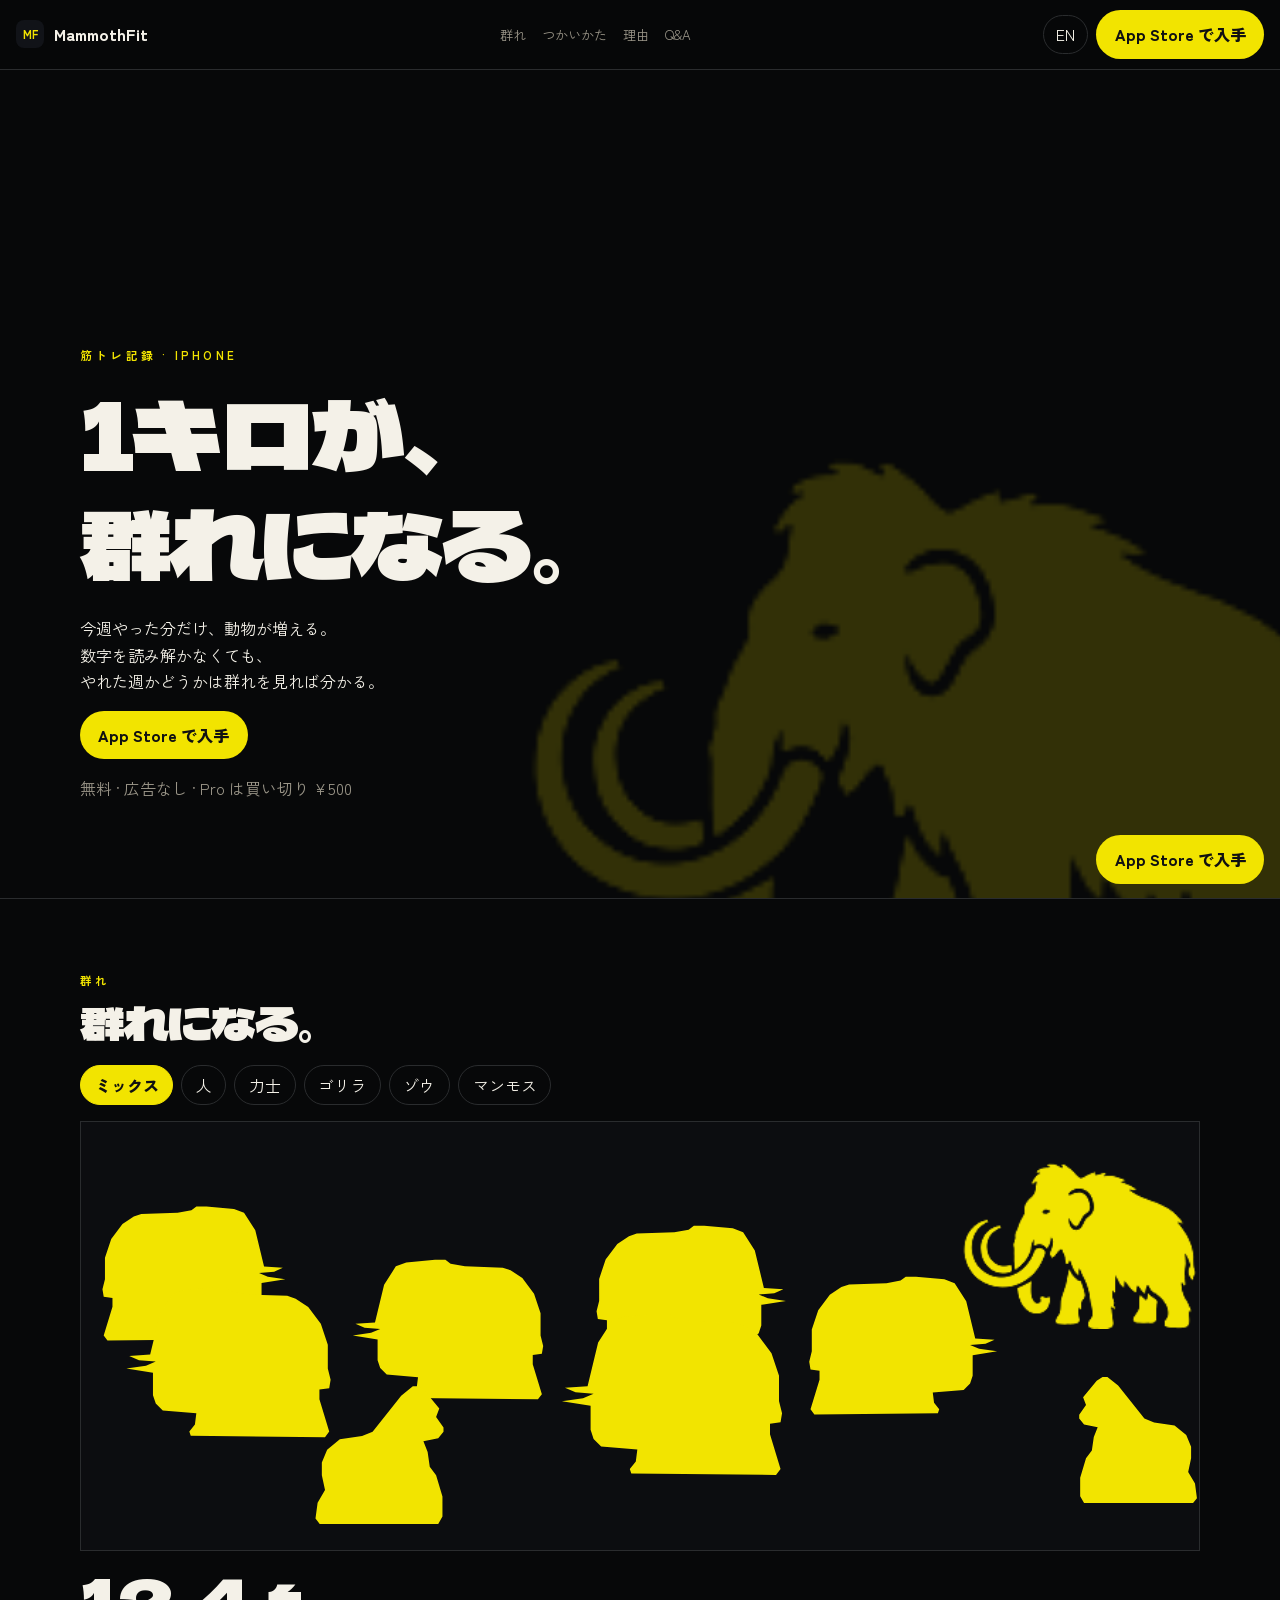
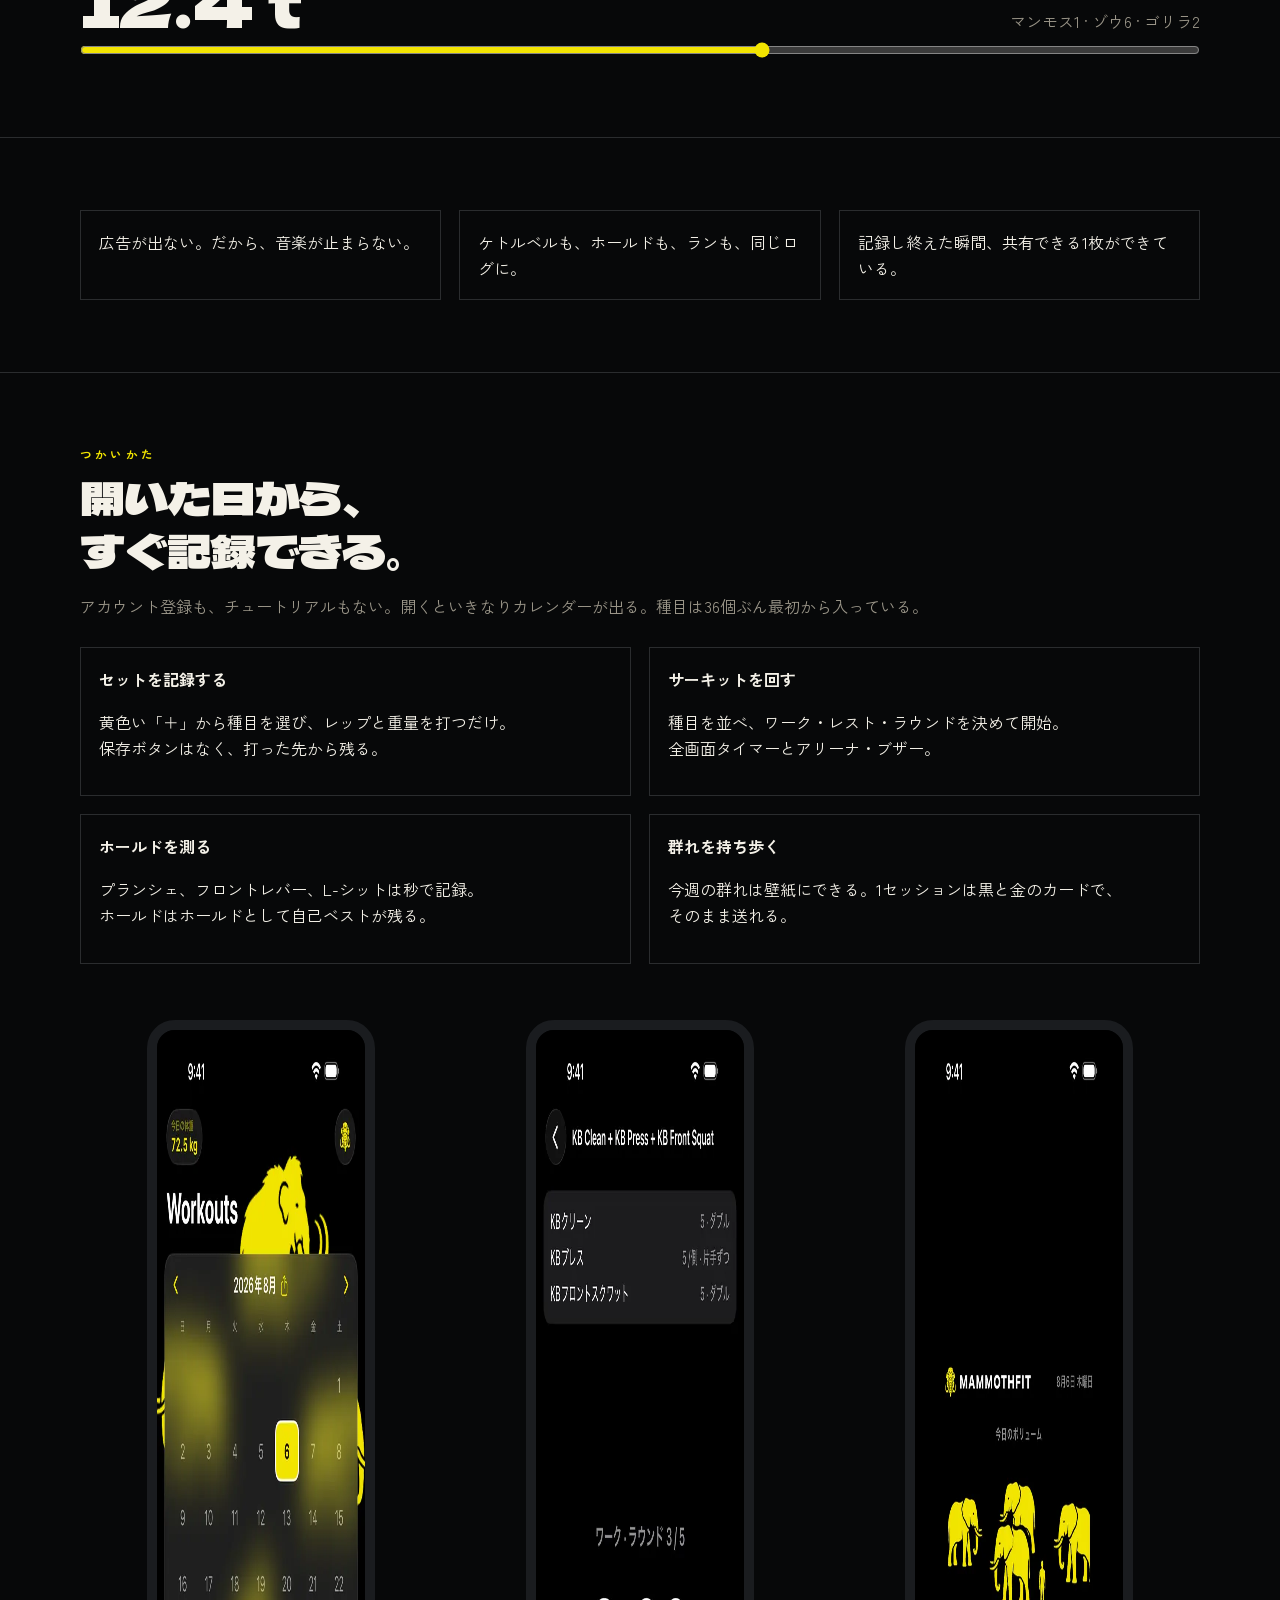
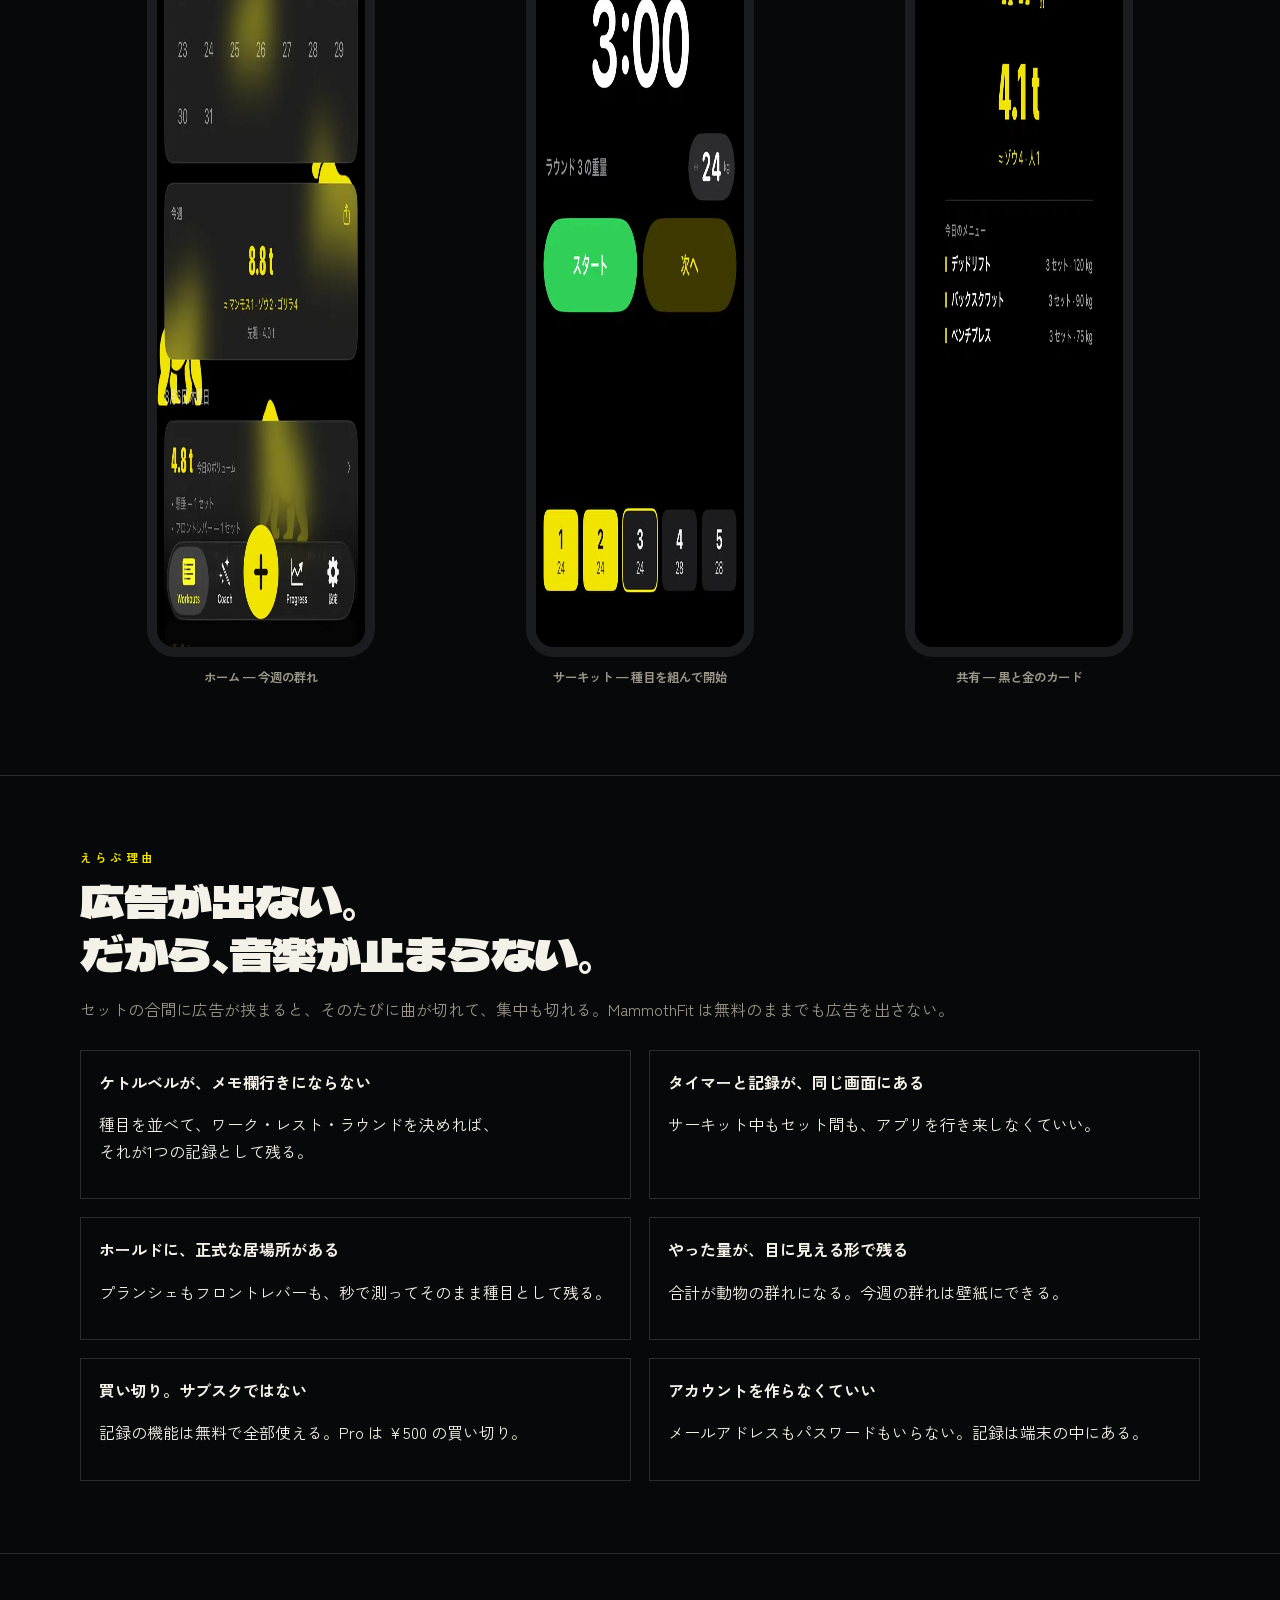
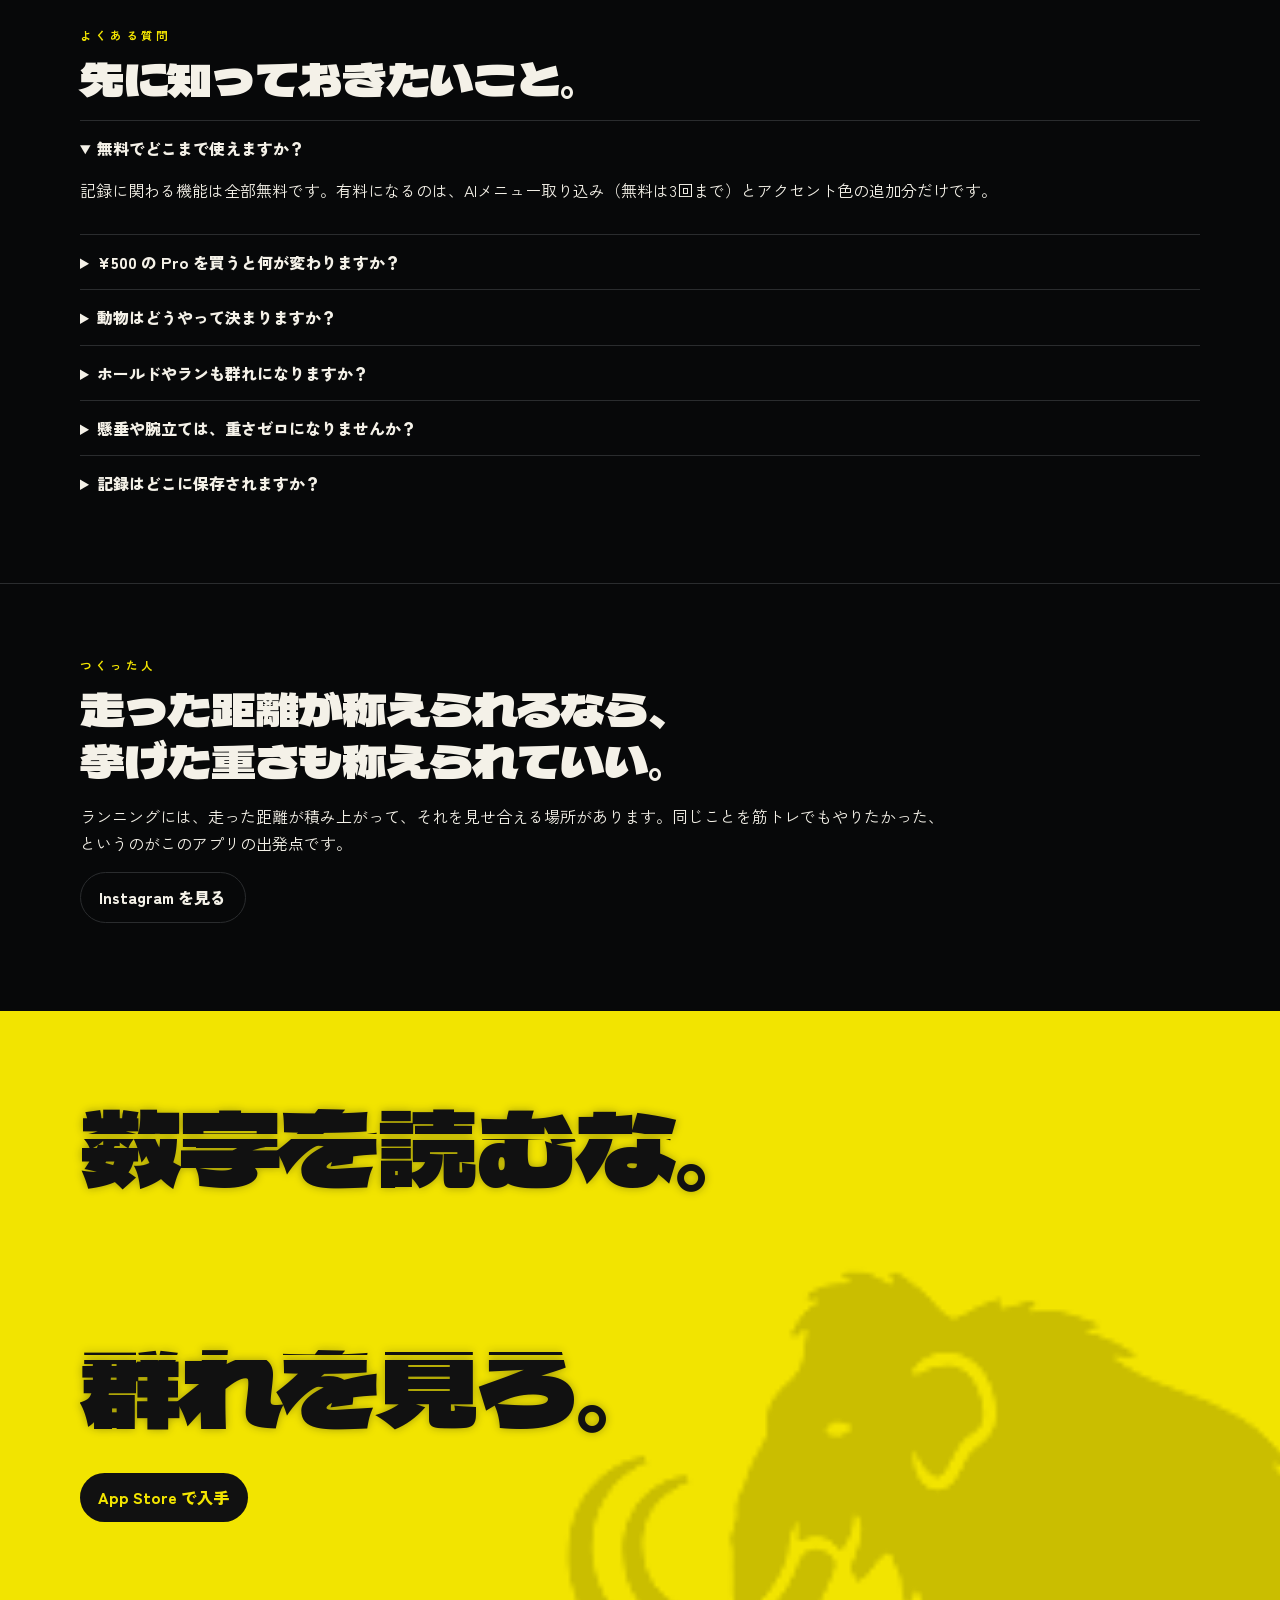
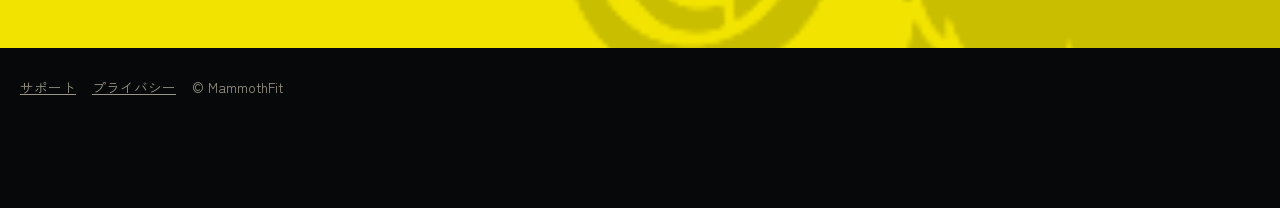
==== commit e619c71b: "Load PNG herd masks and keep H1 on screen in Instagram" ====
--- a/go/index.html
+++ b/go/index.html
@@ -172,6 +172,7 @@
       <p><button class="btn ghost" id="iabClose" type="button">OK</button></p>
     </div>
   </div>
+  <script src="masks.js"></script>
   <script src="go.js"></script>
   </body>
 </html>
--- a/go/go.css
+++ b/go/go.css
@@ -1 +1,49 @@
-:root{--void:#070809;--fg:#f4f1e8;--dim:#9a9588;--line:#2a2c2e;--lemon:#F2E400;--ink:#111318;--font:"Zen Kaku Gothic New",system-ui,sans-serif;--display:"Dela Gothic One","Zen Kaku Gothic New",sans-serif}*{box-sizing:border-box}html,body{margin:0;background:var(--void);color:var(--fg);font-family:var(--font);line-height:1.65}html{scroll-behavior:smooth}img{max-width:100%;display:block}a{color:inherit}button,input{font:inherit}.wrap{width:min(1120px,calc(100% - 40px));margin-inline:auto}.kicker{font-size:.72rem;letter-spacing:.28em;text-transform:uppercase;color:var(--lemon);font-weight:700}h1,h2,.endline{font-family:var(--display);font-weight:400;letter-spacing:-.03em;line-height:1.15;word-break:keep-all;line-break:strict}h1{font-size:clamp(2.4rem,8vw,5.8rem);margin:.15em 0 .25em}h2{font-size:clamp(1.55rem,4.4vw,2.8rem);margin:.15em 0 .35em}.lead,.body,figcaption,summary,p,li{word-break:keep-all;line-break:strict}.dim{color:var(--dim)}header{position:sticky;top:0;z-index:40;display:flex;align-items:center;justify-content:space-between;gap:12px;padding:10px 16px;background:rgba(7,8,9,.9);backdrop-filter:blur(12px);border-bottom:1px solid var(--line)}.brand{display:flex;align-items:center;gap:10px;font-weight:800;text-decoration:none}.mark{width:28px;height:28px;border-radius:8px;background:var(--ink);color:var(--lemon);display:grid;place-items:center;font-size:11px}nav{display:none;gap:16px;font-size:.82rem;color:var(--dim)}@media(min-width:800px){nav{display:flex}}nav a{text-decoration:none}.btn{display:inline-flex;align-items:center;justify-content:center;background:var(--lemon);color:#111;font-weight:800;padding:.7rem 1.15rem;border-radius:999px;text-decoration:none;border:0;cursor:pointer}.btn.ghost{background:transparent;color:var(--fg);border:1px solid var(--line)}.lang{background:transparent;color:var(--fg);border:1px solid var(--line);border-radius:999px;padding:.35rem .75rem;cursor:pointer}.hero{position:relative;min-height:92vh;display:grid;align-items:end;overflow:hidden;padding:96px 0 80px}.hero-mark{position:absolute;right:-8%;bottom:-18%;width:min(92vw,880px);aspect-ratio:1.38;background:var(--lemon);opacity:.18;pointer-events:none;-webkit-mask-size:contain;mask-size:contain;-webkit-mask-repeat:no-repeat;mask-repeat:no-repeat;animation:drift 18s ease-in-out infinite alternate}@keyframes drift{from{transform:scale(1.05)}to{transform:scale(1.14) translate(-3%,2%)}}.meta{margin-top:1rem;color:var(--dim)}.sticky{position:fixed;right:16px;bottom:16px;z-index:50}.section{border-top:1px solid var(--line);padding:72px 0}.herd-stage{position:relative;height:min(58vw,430px);min-height:250px;background:#0c0d10;border:1px solid var(--line);overflow:hidden}.beast{position:absolute;background:var(--lemon);-webkit-mask-size:contain;mask-size:contain;-webkit-mask-repeat:no-repeat;mask-repeat:no-repeat;-webkit-mask-position:bottom;mask-position:bottom}.flip{transform:scaleX(-1)}.chips{display:flex;flex-wrap:wrap;gap:8px;margin:16px 0}.chip{background:transparent;color:var(--fg);border:1px solid var(--line);border-radius:999px;padding:.35rem .85rem;cursor:pointer}.chip.on{background:var(--lemon);color:#111;border-color:var(--lemon);font-weight:800}.row{display:flex;justify-content:space-between;align-items:baseline;gap:12px;flex-wrap:wrap}.vol{font-family:var(--display);font-size:clamp(2rem,6vw,4.2rem);line-height:1}input[type=range]{width:100%;accent-color:var(--lemon);margin:8px 0 4px}.grid{display:grid;gap:18px}@media(min-width:800px){.g2{grid-template-columns:1fr 1fr}.g3{grid-template-columns:repeat(3,1fr)}}.phone{width:228px;margin:0 auto;background:#111;border:10px solid #1a1c1f;border-radius:28px;overflow:hidden}figcaption{text-align:center;color:var(--dim);font-size:.78rem;margin-top:10px;font-weight:700}.card{border:1px solid var(--line);padding:18px}details{border-top:1px solid var(--line);padding:14px 0}summary{cursor:pointer;font-weight:800}.endline-band{background:var(--lemon);color:#111;padding:88px 20px 128px;position:relative;overflow:hidden}.endline{font-size:clamp(2rem,8vw,6.4rem);margin:0;position:relative;z-index:1;background-image:repeating-linear-gradient(180deg,#111 0 .46em,transparent .46em .52em,#111 .52em 1.08em);-webkit-background-clip:text;background-clip:text;-webkit-text-fill-color:transparent;filter:drop-shadow(0 0 16px rgba(17,19,24,.2))}.end-mark{position:absolute;right:-6%;bottom:-30%;width:min(90vw,820px);aspect-ratio:1.38;background:#111;opacity:.22;-webkit-mask-size:contain;mask-size:contain;mix-blend-mode:multiply;pointer-events:none}.iab{position:fixed;inset:0;background:rgba(0,0,0,.74);display:none;place-items:center;z-index:80;padding:20px}.iab.on{display:grid}.iab-box{background:#111;border:1px solid var(--line);padding:22px;max-width:420px;width:100%}footer{padding:28px 20px 110px;color:var(--dim);font-size:.85rem;display:flex;gap:16px;flex-wrap:wrap}+:root{--void:#070809;--fg:#f4f1e8;--dim:#9a9588;--line:#2a2c2e;--lemon:#F2E400;--ink:#111318;--font:"Zen Kaku Gothic New","Hiragino Sans","Hiragino Kaku Gothic ProN","Noto Sans JP",system-ui,sans-serif;--display:"Dela Gothic One","Hiragino Sans","Hiragino Kaku Gothic ProN",sans-serif}
+*{box-sizing:border-box}html,body{margin:0;background:var(--void);color:var(--fg);font-family:var(--font);line-height:1.65}
+html{scroll-behavior:smooth;scroll-padding-top:72px}img{max-width:100%;display:block}a{color:inherit}button,input{font:inherit}
+.wrap{width:min(1120px,calc(100% - 40px));margin-inline:auto}
+.kicker{font-size:.72rem;letter-spacing:.28em;text-transform:uppercase;color:var(--lemon);font-weight:700}
+h1,h2,.endline{font-family:var(--display);font-weight:400;letter-spacing:-.03em;line-height:1.18;word-break:keep-all;line-break:strict;overflow-wrap:break-word}
+h1{font-size:clamp(2.05rem,11vw,5.8rem);margin:.12em 0 .22em}h2{font-size:clamp(1.45rem,5vw,2.8rem);margin:.15em 0 .35em}
+.lead,.body,figcaption,summary,p,li{word-break:keep-all;line-break:strict;overflow-wrap:break-word}
+.dim{color:var(--dim)}
+header{position:sticky;top:0;z-index:40;display:flex;align-items:center;justify-content:space-between;gap:12px;padding:10px 16px;background:rgba(7,8,9,.92);backdrop-filter:blur(12px);border-bottom:1px solid var(--line)}
+.brand{display:flex;align-items:center;gap:10px;font-weight:800;text-decoration:none}
+.mark{width:28px;height:28px;border-radius:8px;background:var(--ink);color:var(--lemon);display:grid;place-items:center;font-size:11px}
+nav{display:none;gap:16px;font-size:.82rem;color:var(--dim)}
+@media(min-width:800px){nav{display:flex}}nav a{text-decoration:none}
+.btn{display:inline-flex;align-items:center;justify-content:center;background:var(--lemon);color:#111;font-weight:800;padding:.7rem 1.15rem;border-radius:999px;text-decoration:none;border:0;cursor:pointer}
+.btn.ghost{background:transparent;color:var(--fg);border:1px solid var(--line)}
+.lang{background:transparent;color:var(--fg);border:1px solid var(--line);border-radius:999px;padding:.35rem .75rem;cursor:pointer}
+.hero{position:relative;overflow:hidden;padding:28px 0 36px}
+.hero-mark{position:absolute;right:-22%;bottom:-12%;width:min(78vw,560px);aspect-ratio:1.38;background:var(--lemon);opacity:.16;pointer-events:none;-webkit-mask-size:contain;mask-size:contain;-webkit-mask-repeat:no-repeat;mask-repeat:no-repeat;-webkit-mask-position:right bottom;mask-position:right bottom}
+@media(min-width:800px){
+  .hero{min-height:92vh;display:grid;align-items:end;padding:96px 0 80px}
+  .hero-mark{right:-8%;bottom:-18%;width:min(92vw,880px);opacity:.18;animation:drift 18s ease-in-out infinite alternate}
+}
+@keyframes drift{from{transform:scale(1.05)}to{transform:scale(1.14) translate(-3%,2%)}}
+.meta{margin-top:1rem;color:var(--dim)}
+.sticky{position:fixed;right:16px;bottom:max(16px,env(safe-area-inset-bottom));z-index:50}
+.section{border-top:1px solid var(--line);padding:64px 0}
+.herd-stage{position:relative;height:min(62vw,430px);min-height:260px;background:#0c0d10;border:1px solid var(--line);overflow:hidden}
+.beast{position:absolute;background:var(--lemon);-webkit-mask-size:contain;mask-size:contain;-webkit-mask-repeat:no-repeat;mask-repeat:no-repeat;-webkit-mask-position:bottom;mask-position:bottom;-webkit-mask-source-type:alpha;mask-mode:alpha}
+.flip{transform:scaleX(-1)}
+.chips{display:flex;flex-wrap:wrap;gap:8px;margin:16px 0}
+.chip{background:transparent;color:var(--fg);border:1px solid var(--line);border-radius:999px;padding:.35rem .85rem;cursor:pointer}
+.chip.on{background:var(--lemon);color:#111;border-color:var(--lemon);font-weight:800}
+.row{display:flex;justify-content:space-between;align-items:baseline;gap:12px;flex-wrap:wrap}
+.vol{font-family:var(--display);font-size:clamp(2rem,6vw,4.2rem);line-height:1}
+input[type=range]{width:100%;accent-color:var(--lemon);margin:8px 0 4px}
+.grid{display:grid;gap:18px}
+@media(min-width:800px){.g2{grid-template-columns:1fr 1fr}.g3{grid-template-columns:repeat(3,1fr)}.section{padding:72px 0}}
+.phone{width:228px;margin:0 auto;background:#111;border:10px solid #1a1c1f;border-radius:28px;overflow:hidden}
+figcaption{text-align:center;color:var(--dim);font-size:.78rem;margin-top:10px;font-weight:700}
+.card{border:1px solid var(--line);padding:18px}
+details{border-top:1px solid var(--line);padding:14px 0}summary{cursor:pointer;font-weight:800}
+.endline-band{background:var(--lemon);color:#111;padding:72px 20px 110px;position:relative;overflow:hidden}
+.endline{font-size:clamp(1.85rem,9vw,6.4rem);margin:0;position:relative;z-index:1;background-image:repeating-linear-gradient(180deg,#111 0 .50em,transparent .50em .545em,#111 .545em 1.08em);-webkit-background-clip:text;background-clip:text;-webkit-text-fill-color:transparent;filter:drop-shadow(0 0 .04em rgba(17,19,24,.35))}
+.endline span{display:block}
+.end-mark{position:absolute;right:-6%;bottom:-30%;width:min(90vw,820px);aspect-ratio:1.38;background:#111;opacity:.18;-webkit-mask-size:contain;mask-size:contain;-webkit-mask-repeat:no-repeat;mask-repeat:no-repeat;mix-blend-mode:multiply;pointer-events:none}
+.iab{position:fixed;inset:0;background:rgba(0,0,0,.74);display:none;place-items:center;z-index:80;padding:20px}.iab.on{display:grid}
+.iab-box{background:#111;border:1px solid var(--line);padding:22px;max-width:420px;width:100%}
+footer{padding:28px 20px 110px;color:var(--dim);font-size:.85rem;display:flex;gap:16px;flex-wrap:wrap}
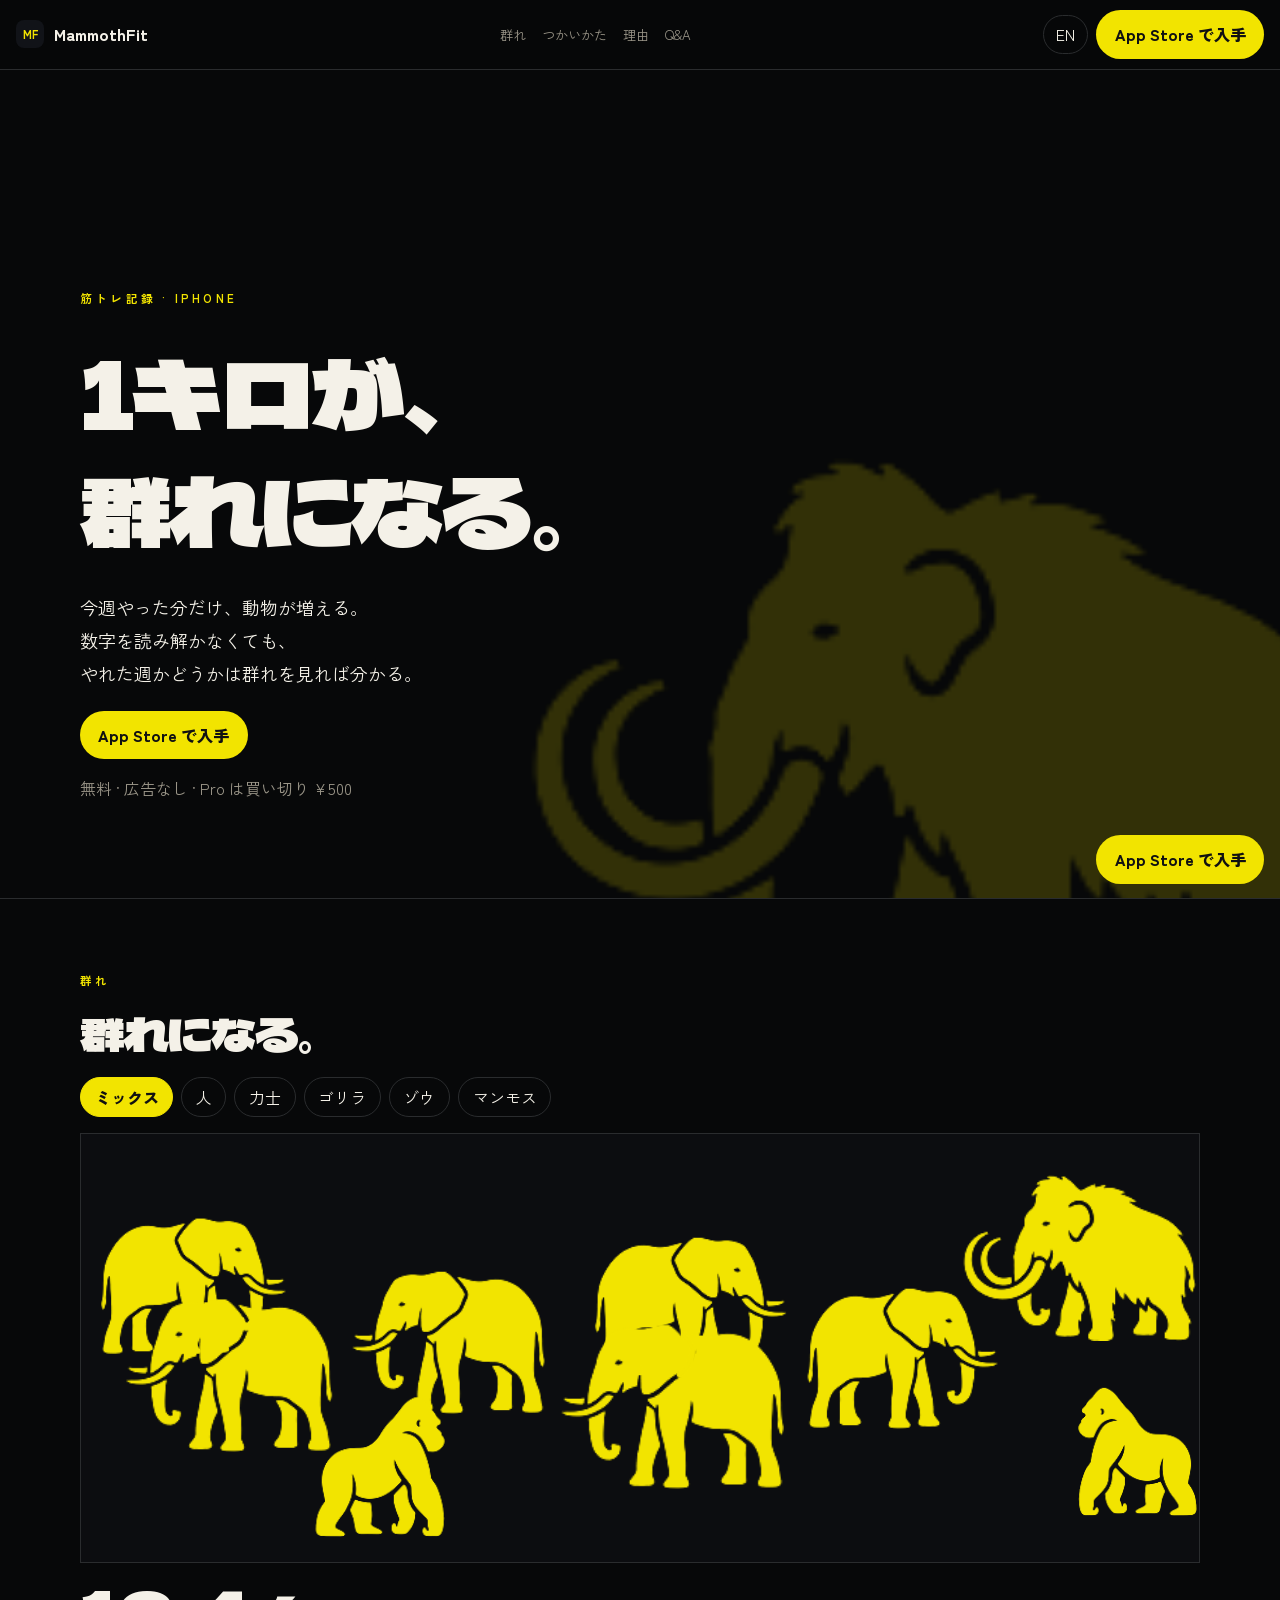
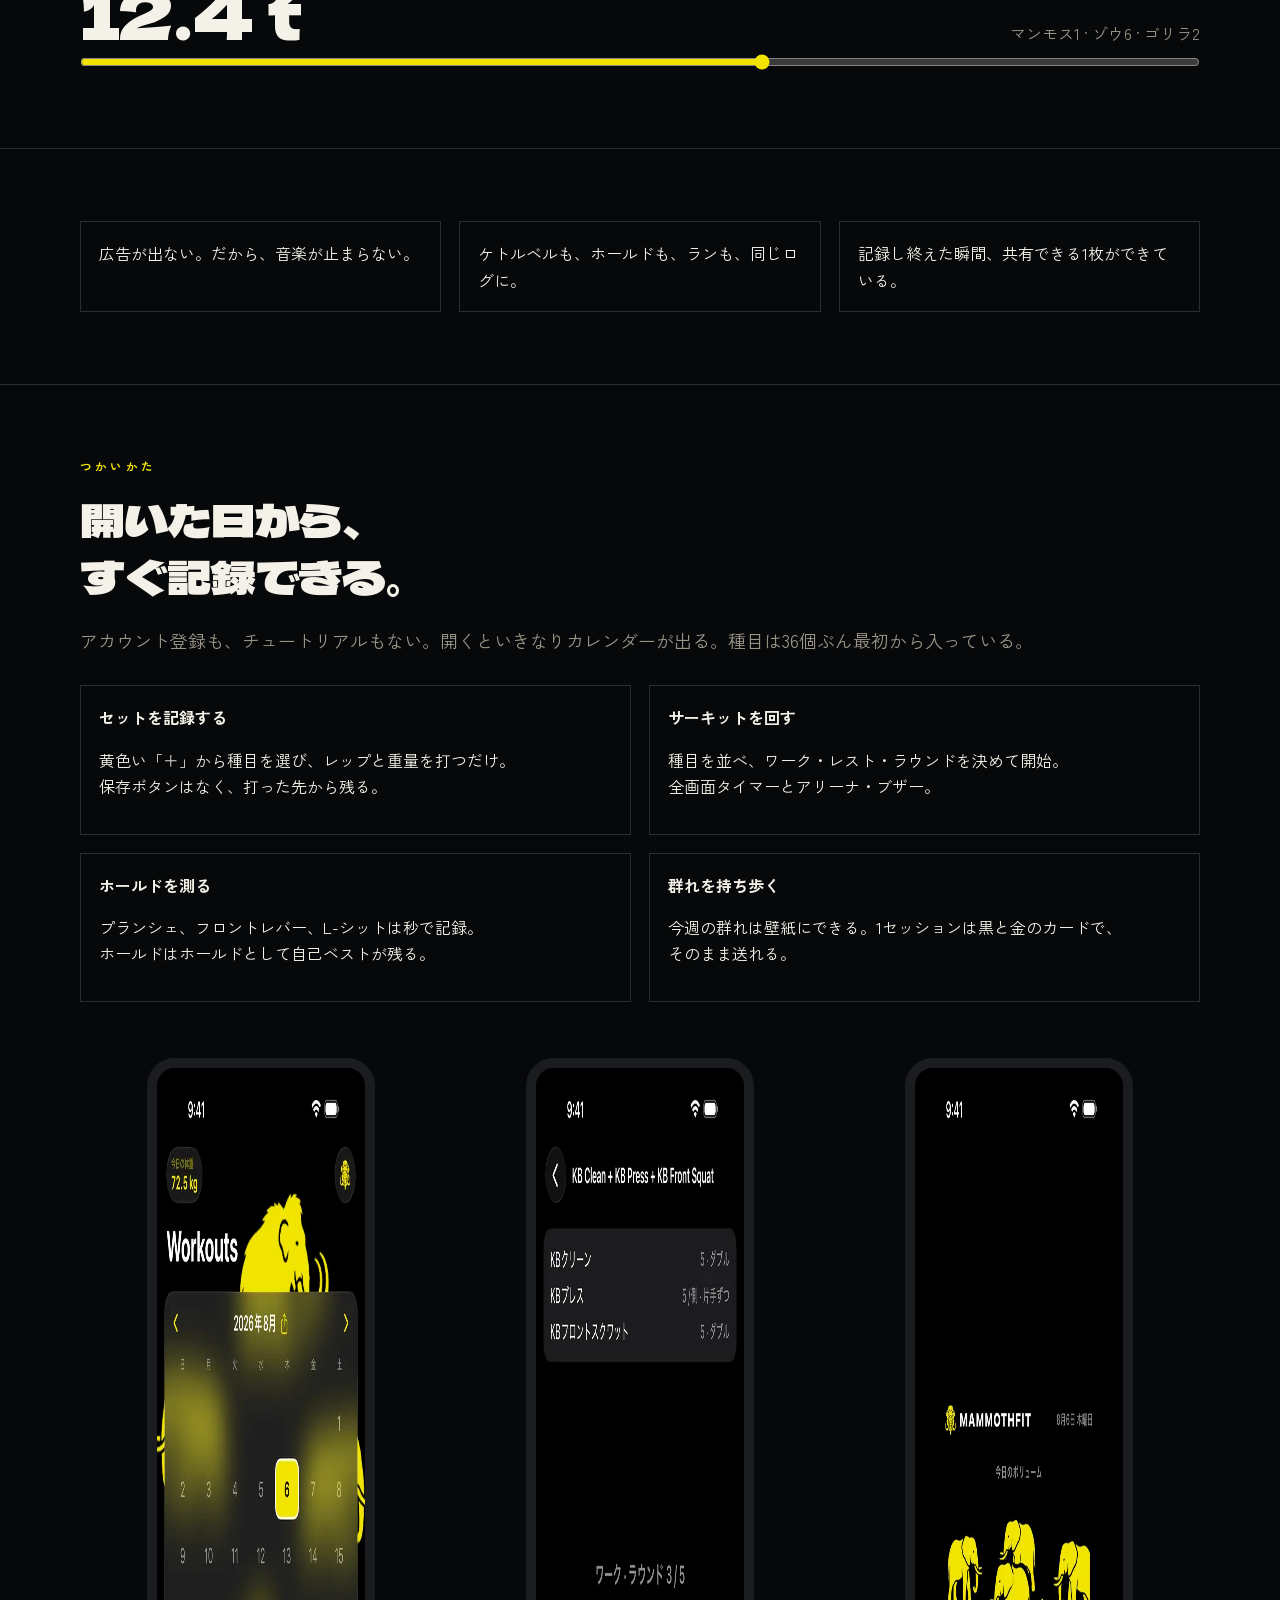
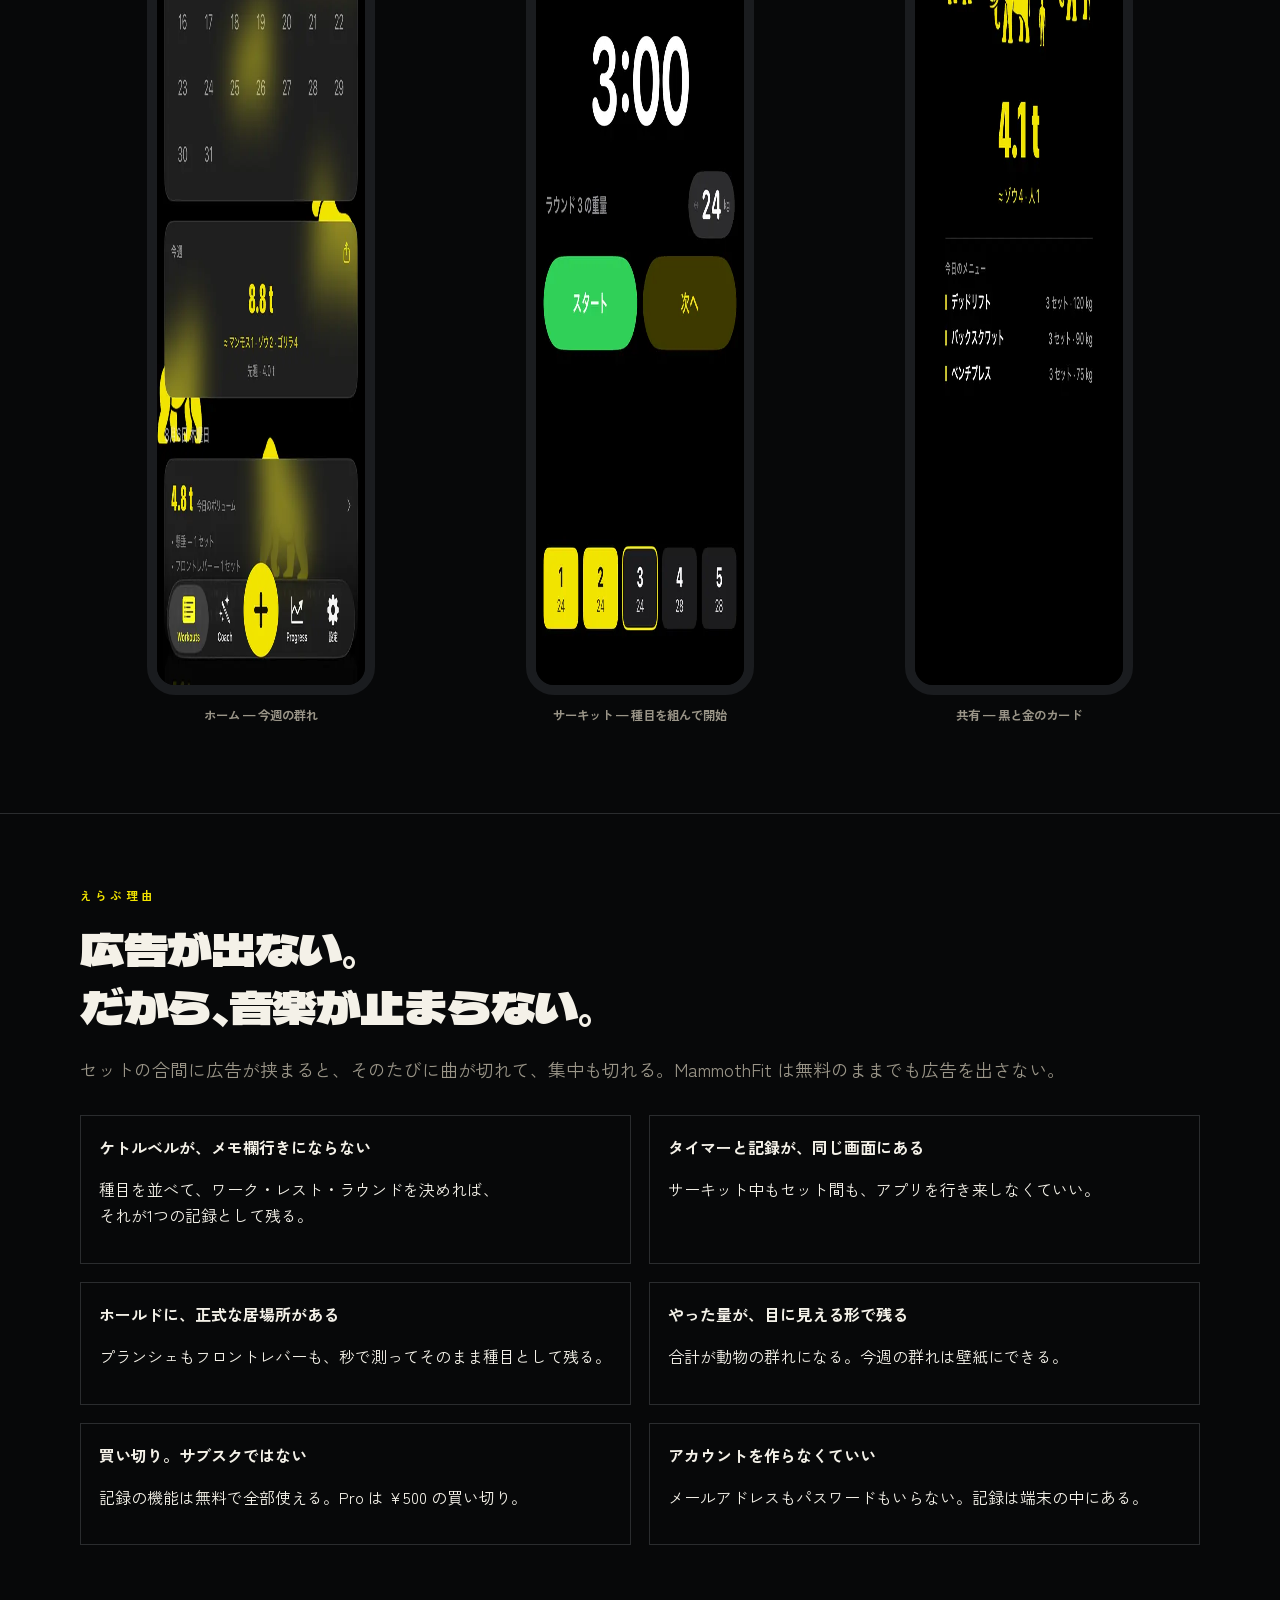
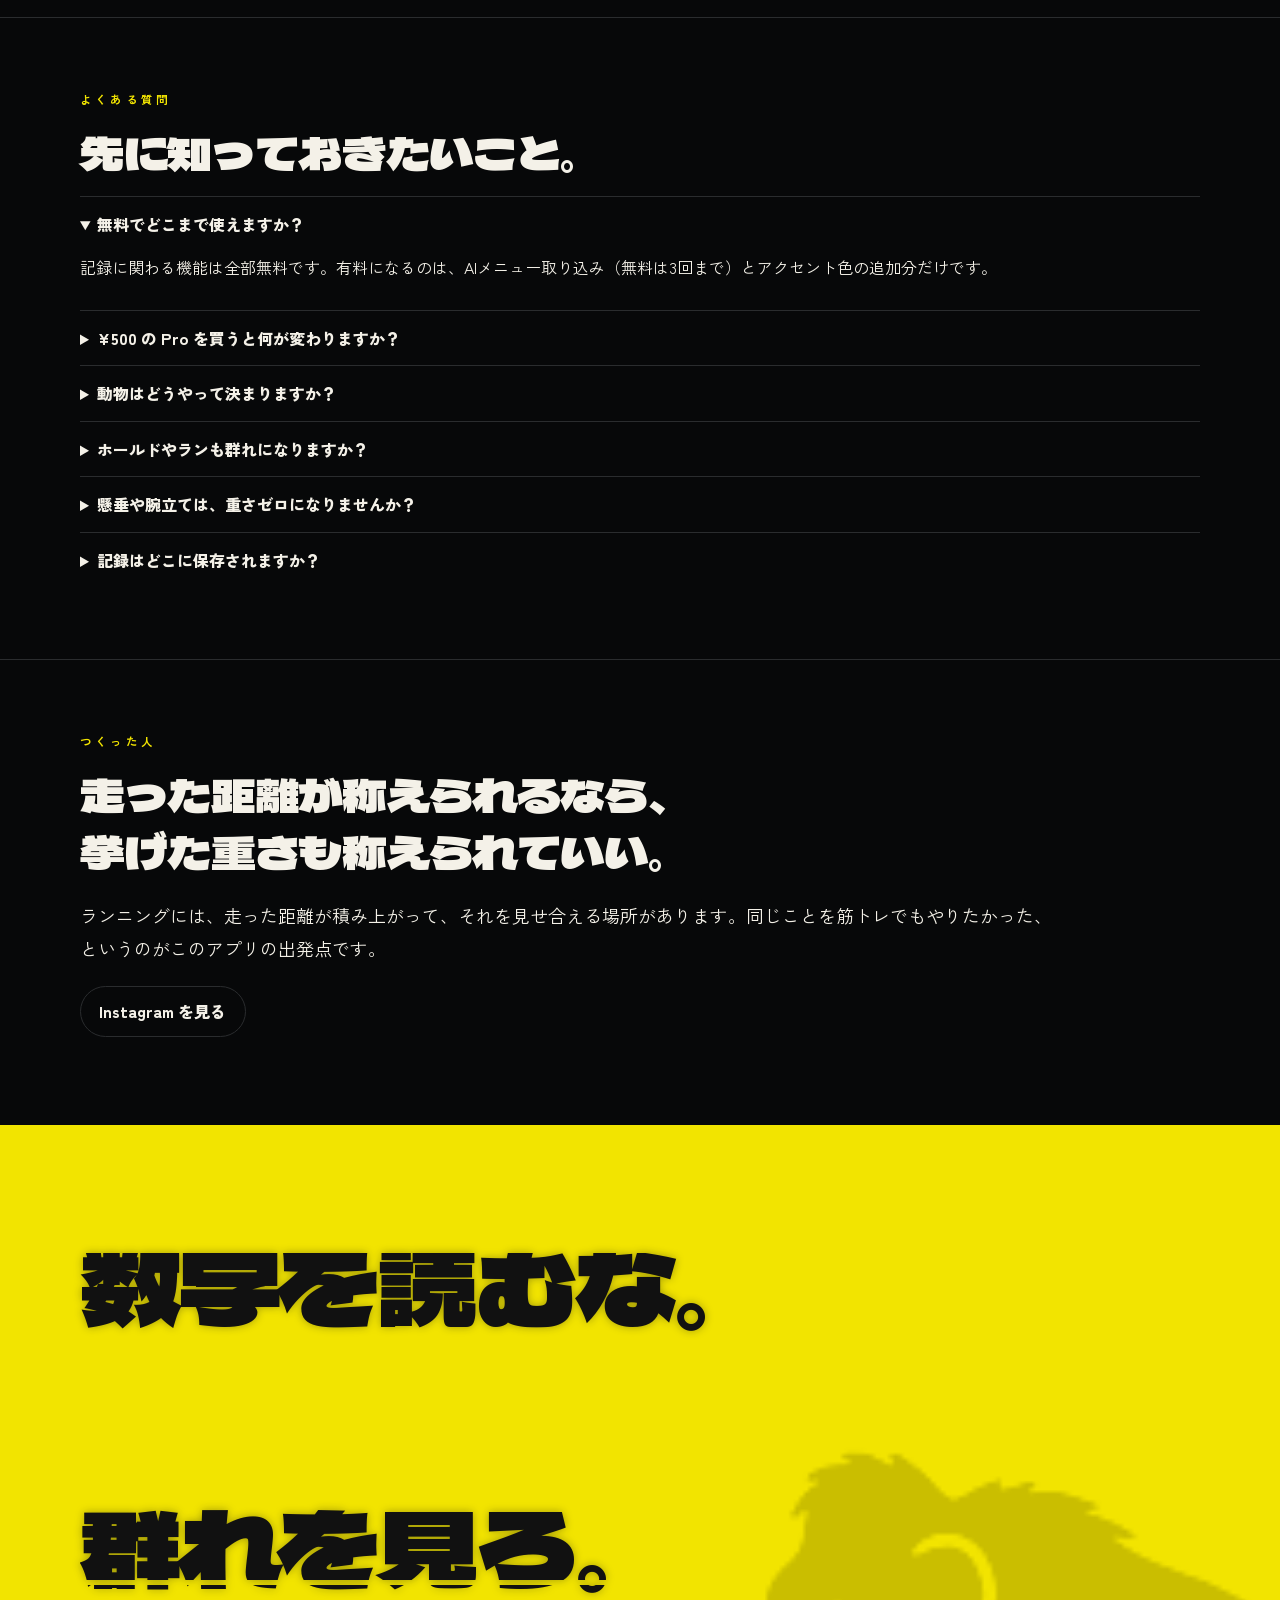
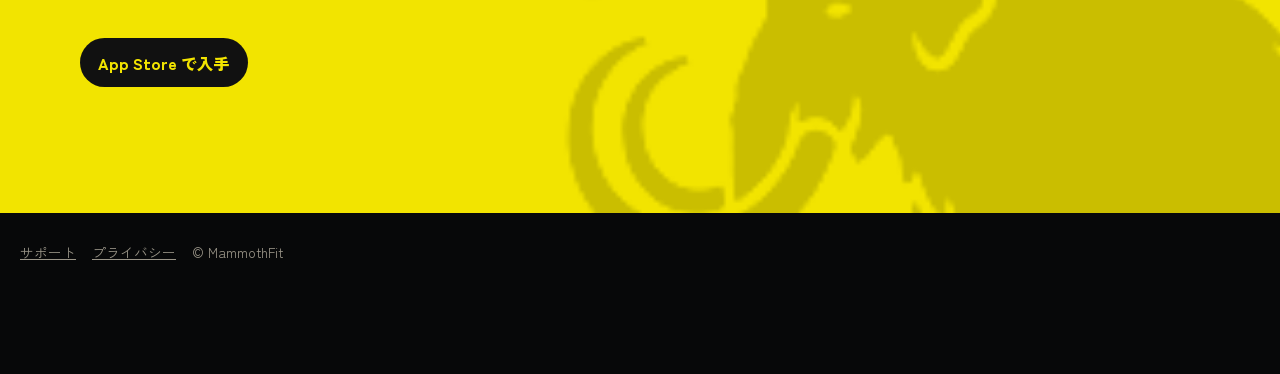
==== commit 6a2d78ba: "Fix Instagram herd silhouettes: PNG masks instead of iOS-broken SVG" ====
--- a/go/index.html
+++ b/go/index.html
@@ -16,14 +16,10 @@
   <link rel="preconnect" href="https://fonts.googleapis.com" />
   <link rel="preconnect" href="https://fonts.gstatic.com" crossorigin />
   <link href="https://fonts.googleapis.com/css2?family=Dela+Gothic+One&family=Zen+Kaku+Gothic+New:wght@400;700;900&display=swap" rel="stylesheet" />
-  <link rel="stylesheet" href="go.css" />
-  <link rel="stylesheet" href="m-person.css" />
-  <link rel="stylesheet" href="m-sumo.css" />
-  <link rel="stylesheet" href="m-gorilla.css" />
-  <link rel="stylesheet" href="m-elephant.css" />
-  <link rel="stylesheet" href="m-mammoth.css" />
+  <link rel="stylesheet" href="go.css?v=4" />
+  <link rel="stylesheet" href="herd-masks.css?v=4" />
 </head>
-<body>
+<body><!-- mf-v4 png-herd -->
   <header>
     <a class="brand" href="#top"><span class="mark">MF</span> MammothFit</a>
     <nav>
@@ -172,7 +168,6 @@
       <p><button class="btn ghost" id="iabClose" type="button">OK</button></p>
     </div>
   </div>
-  <script src="masks.js"></script>
-  <script src="go.js"></script>
+  <script src="app.js?v=4"></script>
   </body>
 </html>
--- a/go/go.css
+++ b/go/go.css
@@ -3,9 +3,10 @@
 html{scroll-behavior:smooth;scroll-padding-top:72px}img{max-width:100%;display:block}a{color:inherit}button,input{font:inherit}
 .wrap{width:min(1120px,calc(100% - 40px));margin-inline:auto}
 .kicker{font-size:.72rem;letter-spacing:.28em;text-transform:uppercase;color:var(--lemon);font-weight:700}
-h1,h2,.endline{font-family:var(--display);font-weight:400;letter-spacing:-.03em;line-height:1.18;word-break:keep-all;line-break:strict;overflow-wrap:break-word}
-h1{font-size:clamp(2.05rem,11vw,5.8rem);margin:.12em 0 .22em}h2{font-size:clamp(1.45rem,5vw,2.8rem);margin:.15em 0 .35em}
+h1,h2,.endline{font-family:var(--display);font-weight:400;letter-spacing:-.03em;line-height:1.28;word-break:keep-all;line-break:strict;overflow-wrap:break-word;padding-top:.16em}
+h1{font-size:clamp(1.85rem,9.6vw,5.8rem);margin:.08em 0 .2em}h2{font-size:clamp(1.4rem,5vw,2.8rem);margin:.15em 0 .35em}
 .lead,.body,figcaption,summary,p,li{word-break:keep-all;line-break:strict;overflow-wrap:break-word}
+.lead{margin:.4em 0 1.15em;font-size:clamp(.95rem,3.7vw,1.12rem);line-height:1.85;padding-top:.22em;overflow:visible}
 .dim{color:var(--dim)}
 header{position:sticky;top:0;z-index:40;display:flex;align-items:center;justify-content:space-between;gap:12px;padding:10px 16px;background:rgba(7,8,9,.92);backdrop-filter:blur(12px);border-bottom:1px solid var(--line)}
 .brand{display:flex;align-items:center;gap:10px;font-weight:800;text-decoration:none}
@@ -15,7 +16,7 @@
 .btn{display:inline-flex;align-items:center;justify-content:center;background:var(--lemon);color:#111;font-weight:800;padding:.7rem 1.15rem;border-radius:999px;text-decoration:none;border:0;cursor:pointer}
 .btn.ghost{background:transparent;color:var(--fg);border:1px solid var(--line)}
 .lang{background:transparent;color:var(--fg);border:1px solid var(--line);border-radius:999px;padding:.35rem .75rem;cursor:pointer}
-.hero{position:relative;overflow:hidden;padding:28px 0 36px}
+.hero{position:relative;overflow:hidden;padding:36px 0 44px}
 .hero-mark{position:absolute;right:-22%;bottom:-12%;width:min(78vw,560px);aspect-ratio:1.38;background:var(--lemon);opacity:.16;pointer-events:none;-webkit-mask-size:contain;mask-size:contain;-webkit-mask-repeat:no-repeat;mask-repeat:no-repeat;-webkit-mask-position:right bottom;mask-position:right bottom}
 @media(min-width:800px){
   .hero{min-height:92vh;display:grid;align-items:end;padding:96px 0 80px}
@@ -41,7 +42,7 @@
 .card{border:1px solid var(--line);padding:18px}
 details{border-top:1px solid var(--line);padding:14px 0}summary{cursor:pointer;font-weight:800}
 .endline-band{background:var(--lemon);color:#111;padding:72px 20px 110px;position:relative;overflow:hidden}
-.endline{font-size:clamp(1.85rem,9vw,6.4rem);margin:0;position:relative;z-index:1;background-image:repeating-linear-gradient(180deg,#111 0 .50em,transparent .50em .545em,#111 .545em 1.08em);-webkit-background-clip:text;background-clip:text;-webkit-text-fill-color:transparent;filter:drop-shadow(0 0 .04em rgba(17,19,24,.35))}
+.endline{font-size:clamp(1.7rem,8.4vw,6.4rem);margin:0;padding-top:.2em;position:relative;z-index:1;background-image:repeating-linear-gradient(180deg,#111 0 .50em,transparent .50em .545em,#111 .545em 1.08em);-webkit-background-clip:text;background-clip:text;-webkit-text-fill-color:transparent;filter:drop-shadow(0 0 .04em rgba(17,19,24,.35))}
 .endline span{display:block}
 .end-mark{position:absolute;right:-6%;bottom:-30%;width:min(90vw,820px);aspect-ratio:1.38;background:#111;opacity:.18;-webkit-mask-size:contain;mask-size:contain;-webkit-mask-repeat:no-repeat;mask-repeat:no-repeat;mix-blend-mode:multiply;pointer-events:none}
 .iab{position:fixed;inset:0;background:rgba(0,0,0,.74);display:none;place-items:center;z-index:80;padding:20px}.iab.on{display:grid}
--- a/go/herd-masks.css
+++ b/go/herd-masks.css
@@ -0,0 +1,5 @@
+.b-sumo{--m:url("herd/sumo.png");-webkit-mask-image:var(--m);mask-image:var(--m);-webkit-mask-source-type:alpha;mask-mode:alpha}
+.b-gorilla{--m:url("herd/gorilla.png");-webkit-mask-image:var(--m);mask-image:var(--m);-webkit-mask-source-type:alpha;mask-mode:alpha}
+.b-elephant{--m:url("herd/elephant.png");-webkit-mask-image:var(--m);mask-image:var(--m);-webkit-mask-source-type:alpha;mask-mode:alpha}
+.b-person{--m:url("herd/person.png");-webkit-mask-image:var(--m);mask-image:var(--m);-webkit-mask-source-type:alpha;mask-mode:alpha}
+.b-mammoth,.hero-mark,.end-mark{--m:url("herd/mammoth.png");-webkit-mask-image:var(--m);mask-image:var(--m);-webkit-mask-source-type:alpha;mask-mode:alpha}
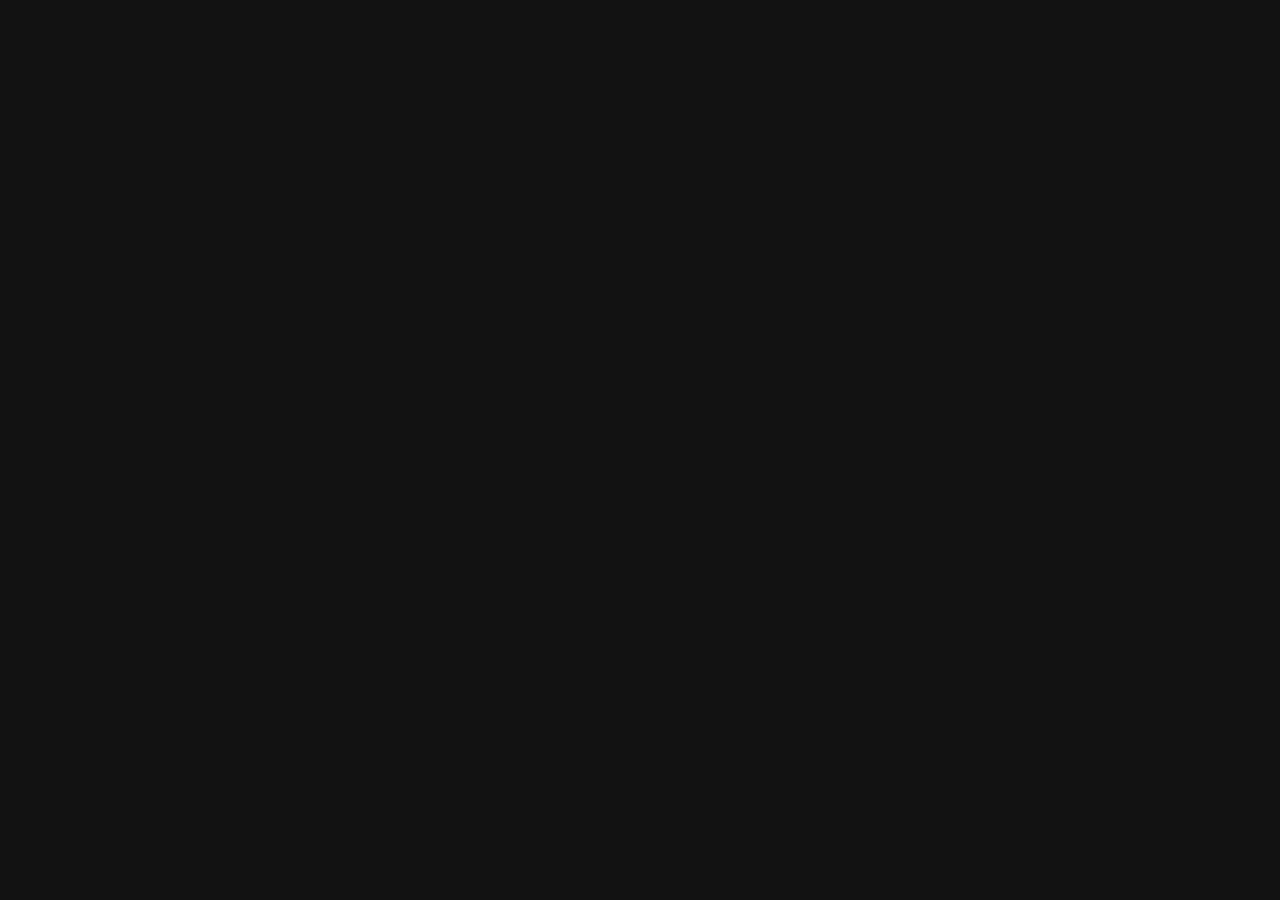
==== commit 8dd418aa: "Deploy cinematic LP (preview-identical SPA) to /go/" ====
--- a/go/index.html
+++ b/go/index.html
@@ -1,173 +1,38 @@
 <!DOCTYPE html>
 <html lang="ja">
-<head>
-  <meta charset="utf-8" />
-  <meta name="viewport" content="width=device-width, initial-scale=1, viewport-fit=cover" />
-  <title>MammothFit — 1キロが、群れになる</title>
-  <meta name="description" content="MammothFit: 挙げた重さの合計が動物の群れになる筋トレ記録アプリ。広告なし、アカウント不要。App Storeで入手。" />
-  <meta name="theme-color" content="#070809" />
-  <meta name="apple-itunes-app" content="app-id=6787899611" />
-  <link rel="canonical" href="https://yugo331kendo-cyber.github.io/mammothfit-support/go/" />
-  <meta property="og:title" content="MammothFit — 1キロが、群れになる" />
-  <meta property="og:description" content="挙げた重さの合計が、そのまま群れになる筋トレ記録アプリ。" />
-  <meta property="og:url" content="https://yugo331kendo-cyber.github.io/mammothfit-support/go/" />
-  <meta property="og:image" content="https://yugo331kendo-cyber.github.io/mammothfit-support/go/shots/ja_06_sharecard.webp" />
-  <link rel="icon" type="image/svg+xml" href="favicon.svg" />
-  <link rel="preconnect" href="https://fonts.googleapis.com" />
-  <link rel="preconnect" href="https://fonts.gstatic.com" crossorigin />
-  <link href="https://fonts.googleapis.com/css2?family=Dela+Gothic+One&family=Zen+Kaku+Gothic+New:wght@400;700;900&display=swap" rel="stylesheet" />
-  <link rel="stylesheet" href="go.css?v=4" />
-  <link rel="stylesheet" href="herd-masks.css?v=4" />
-</head>
-<body><!-- mf-v4 png-herd -->
-  <header>
-    <a class="brand" href="#top"><span class="mark">MF</span> MammothFit</a>
-    <nav>
-      <a href="#herd" data-t="navHerd"></a>
-      <a href="#how" data-t="navHow"></a>
-      <a href="#why" data-t="navWhy"></a>
-      <a href="#qa" data-t="navQa"></a>
-    </nav>
-    <div style="display:flex;gap:8px;align-items:center">
-      <button class="lang" id="langBtn" type="button">EN</button>
-      <a class="btn store" data-t="get"></a>
-    </div>
-  </header>
-
-  <section class="hero" id="top">
-    <div class="hero-mark b-mammoth" aria-hidden="true"></div>
-    <div class="wrap">
-      <div class="kicker" data-t="kicker"></div>
-      <h1><span data-t="h1a"></span><br><span data-t="h1b"></span></h1>
-      <p class="lead" data-t="lead"></p>
-      <p><a class="btn store" data-t="get"></a></p>
-      <p class="meta" data-t="meta"></p>
-    </div>
-  </section>
-
-  <section class="section" id="herd">
-    <div class="wrap">
-      <div class="kicker" data-t="navHerd"></div>
-      <h2 data-t="h1b"></h2>
-      <div class="chips">
-        <button class="chip on" data-mode="mix" data-t="mix"></button>
-        <button class="chip" data-mode="person">人</button>
-        <button class="chip" data-mode="sumo">力士</button>
-        <button class="chip" data-mode="gorilla">ゴリラ</button>
-        <button class="chip" data-mode="elephant">ゾウ</button>
-        <button class="chip" data-mode="mammoth">マンモス</button>
-      </div>
-      <p class="dim" id="packHint" hidden data-t="packHint"></p>
-      <div class="herd-stage" id="stage"></div>
-      <div class="row" style="margin-top:14px">
-        <div class="vol" id="volNum">12.4 t</div>
-        <div class="dim" id="volSub"></div>
-      </div>
-      <input id="vol" type="range" min="500" max="20000" step="100" value="12400" />
-    </div>
-  </section>
-
-  <section class="section">
-    <div class="wrap grid g3 proofs">
-      <div class="card" data-t="proof1"></div>
-      <div class="card" data-t="proof2"></div>
-      <div class="card" data-t="proof3"></div>
-    </div>
-  </section>
-
-  <section class="section" id="how">
-    <div class="wrap">
-      <div class="kicker" data-t="howK"></div>
-      <h2 data-t="howT"></h2>
-      <p class="lead dim" data-t="howL"></p>
-      <div class="grid g2" style="margin-top:28px">
-        <div class="card"><strong data-t="how1t"></strong><p data-t="how1"></p></div>
-        <div class="card"><strong data-t="how2t"></strong><p data-t="how2"></p></div>
-        <div class="card"><strong data-t="how3t"></strong><p data-t="how3"></p></div>
-        <div class="card"><strong data-t="how4t"></strong><p data-t="how4"></p></div>
-      </div>
-      <div class="grid g3" style="margin-top:40px">
-        <figure>
-          <div class="phone"><img src="shots/ja_01_home.webp" alt="" width="560" height="1217" id="s1" /></div>
-          <figcaption data-t="ph1"></figcaption>
-        </figure>
-        <figure>
-          <div class="phone"><img src="shots/ja_04_circuit.webp" alt="" width="560" height="1217" id="s2" /></div>
-          <figcaption data-t="ph2"></figcaption>
-        </figure>
-        <figure>
-          <div class="phone"><img src="shots/ja_06_sharecard.webp" alt="" width="560" height="1217" id="s3" /></div>
-          <figcaption data-t="ph3"></figcaption>
-        </figure>
-      </div>
-    </div>
-  </section>
-
-  <section class="section" id="why">
-    <div class="wrap">
-      <div class="kicker" data-t="whyK"></div>
-      <h2 data-t="whyT"></h2>
-      <p class="lead dim" data-t="whyL"></p>
-      <div class="grid g2" style="margin-top:28px">
-        <div class="card"><strong data-t="w1t"></strong><p data-t="w1"></p></div>
-        <div class="card"><strong data-t="w2t"></strong><p data-t="w2"></p></div>
-        <div class="card"><strong data-t="w3t"></strong><p data-t="w3"></p></div>
-        <div class="card"><strong data-t="w4t"></strong><p data-t="w4"></p></div>
-        <div class="card"><strong data-t="w5t"></strong><p data-t="w5"></p></div>
-        <div class="card"><strong data-t="w6t"></strong><p data-t="w6"></p></div>
-      </div>
-    </div>
-  </section>
-
-  <section class="section" id="qa">
-    <div class="wrap">
-      <div class="kicker" data-t="qaK"></div>
-      <h2 data-t="qaT"></h2>
-      <details open><summary data-t="q1"></summary><p data-t="a1"></p></details>
-      <details><summary data-t="q2"></summary><p data-t="a2"></p></details>
-      <details><summary data-t="q3"></summary><p data-t="a3"></p></details>
-      <details><summary data-t="q4"></summary><p data-t="a4"></p></details>
-      <details><summary data-t="q5"></summary><p data-t="a5"></p></details>
-      <details><summary data-t="q6"></summary><p data-t="a6"></p></details>
-    </div>
-  </section>
-
-  <section class="section" id="maker">
-    <div class="wrap">
-      <div class="kicker" data-t="makerK"></div>
-      <h2 data-t="makerT"></h2>
-      <p class="lead" data-t="makerL"></p>
-      <p><a class="btn ghost" href="https://www.instagram.com/yugo.mammothfit/" data-t="igC"></a></p>
-    </div>
-  </section>
-
-  <section class="endline-band">
-    <div class="end-mark b-mammoth" aria-hidden="true"></div>
-    <div class="wrap">
-      <p class="endline"><span data-t="endA"></span><br><span data-t="endB"></span></p>
-      <p style="margin-top:28px;position:relative;z-index:1"><a class="btn" style="background:#111;color:#F2E400" href="https://apps.apple.com/jp/app/mammothfit/id6787899611" data-t="get"></a></p>
-    </div>
-  </section>
-
-  <footer>
-    <a href="https://yugo331kendo-cyber.github.io/mammothfit-support/" data-t="support"></a>
-    <a href="https://yugo331kendo-cyber.github.io/mammothfit-support/privacy/" data-t="privacy"></a>
-    <span>© MammothFit</span>
-  </footer>
-  <a class="btn sticky store" data-t="get"></a>
-
-  <div class="iab" id="iab">
-    <div class="iab-box">
-      <h3 data-t="rescueT"></h3>
-      <ol>
-        <li data-t="rescue1"></li>
-        <li data-t="rescue2"></li>
-        <li data-t="rescue3"></li>
-      </ol>
-      <p><button class="btn" id="copyLink" type="button" data-t="rescueCopy"></button></p>
-      <p><button class="btn ghost" id="iabClose" type="button">OK</button></p>
-    </div>
-  </div>
-  <script src="app.js?v=4"></script>
+  <head>
+    <meta charset="utf-8" />
+    <meta name="viewport" content="width=device-width, initial-scale=1, viewport-fit=cover" />
+    <title>MammothFit — 1キロが、群れになる</title>
+    <meta
+      name="description"
+      content="MammothFit: 挙げた重さの合計が動物の群れになる筋トレ記録アプリ。広告なし、アカウント不要。App Storeで入手。"
+    />
+    <meta name="theme-color" content="#070809" />
+    <meta name="color-scheme" content="dark" />
+    <meta name="apple-mobile-web-app-capable" content="yes" />
+    <meta name="apple-itunes-app" content="app-id=6787899611" />
+    <link rel="icon" type="image/svg+xml" href="favicon.svg" />
+    <link rel="apple-touch-icon" href="app-icon.webp" />
+    <link rel="canonical" href="https://yugo331kendo-cyber.github.io/mammothfit-support/go/" />
+    <meta property="og:type" content="website" />
+    <meta property="og:title" content="MammothFit — 1キロが、群れになる" />
+    <meta
+      property="og:description"
+      content="挙げた重さの合計が、そのまま群れになる筋トレ記録アプリ。"
+    />
+    <meta property="og:url" content="https://yugo331kendo-cyber.github.io/mammothfit-support/go/" />
+    <meta
+      property="og:image"
+      content="https://yugo331kendo-cyber.github.io/mammothfit-support/go/og.jpg"
+    />
+    <meta name="twitter:card" content="summary_large_image" />
+    <link rel="preconnect" href="https://fonts.googleapis.com" />
+    <link rel="preconnect" href="https://fonts.gstatic.com" crossorigin />
+    <script type="module" crossorigin src="/mammothfit-support/go/assets/index-BPNyRsRN.js"></script>
+    <link rel="stylesheet" crossorigin href="/mammothfit-support/go/assets/index-Cwcg3SLV.css">
+  </head>
+  <body class="bg-void text-fg">
+    <div id="root"></div><!-- mf-spa-v5 -->
   </body>
 </html>
